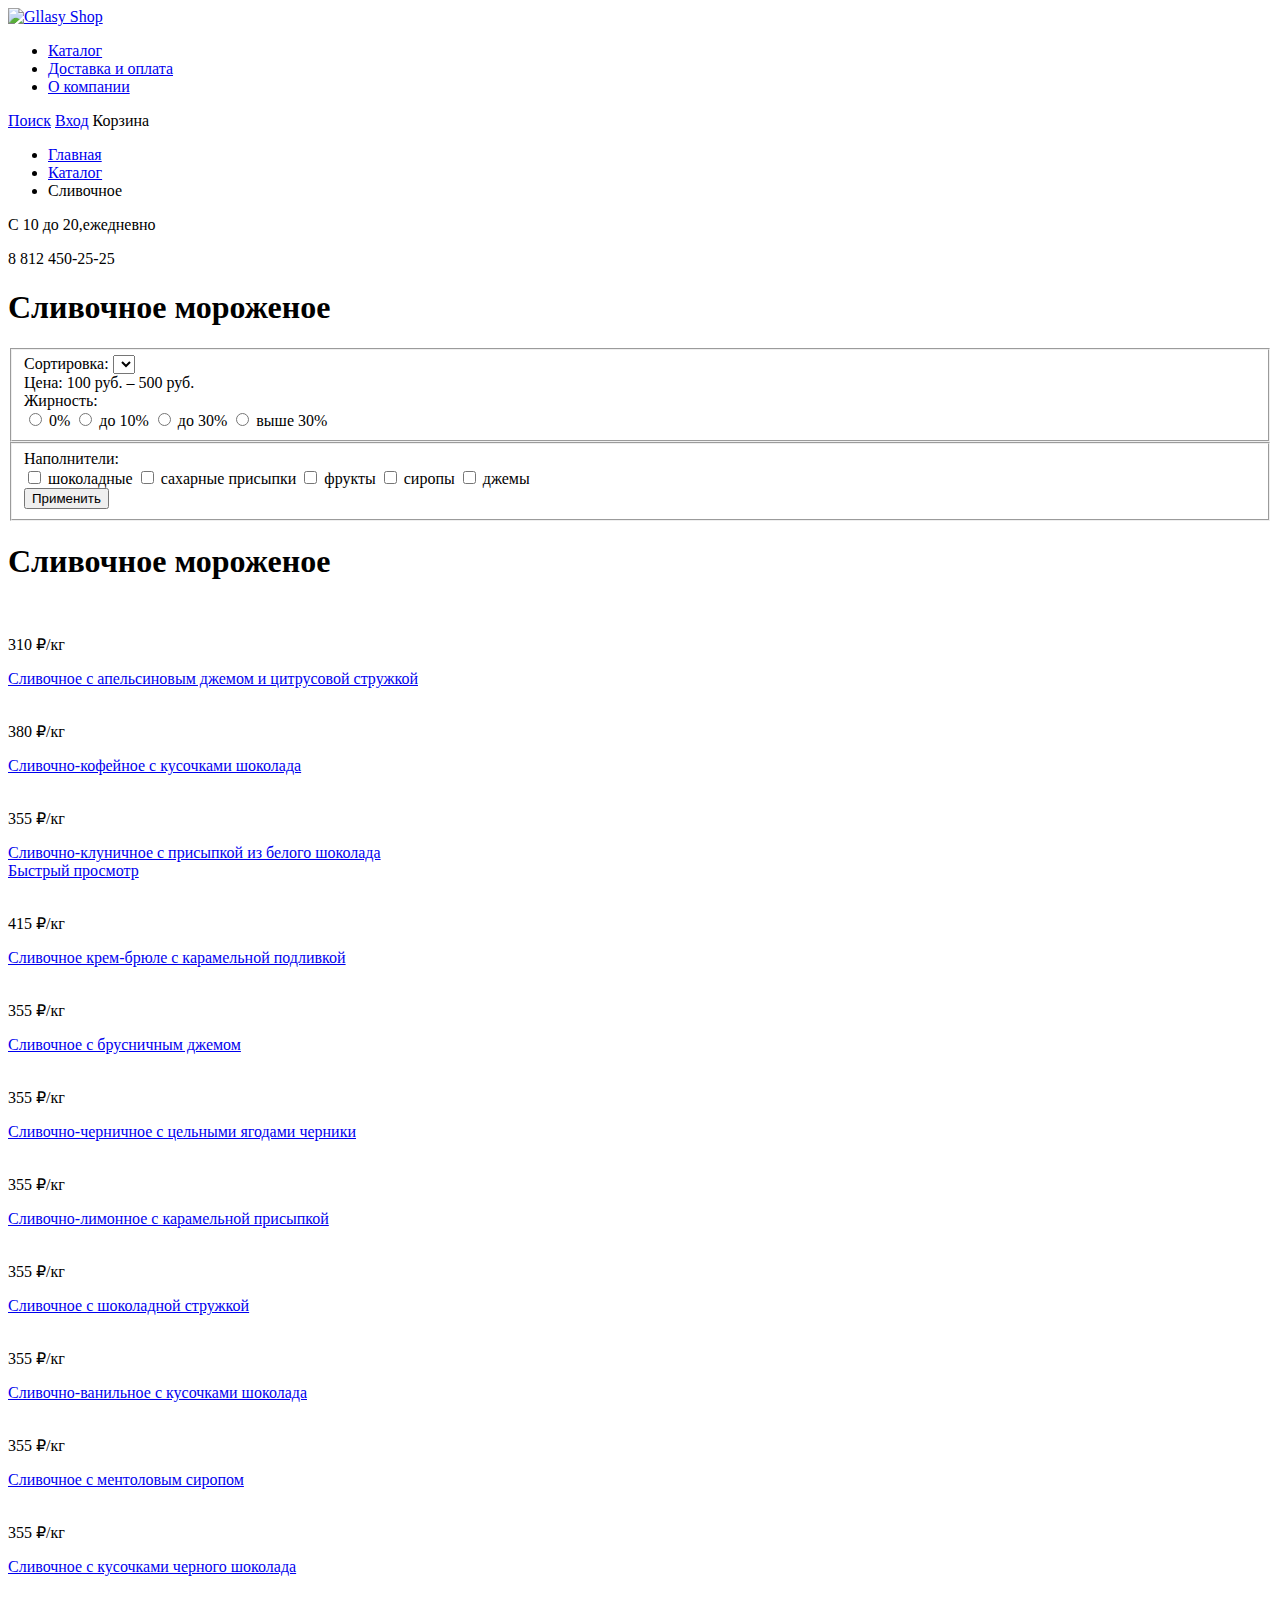
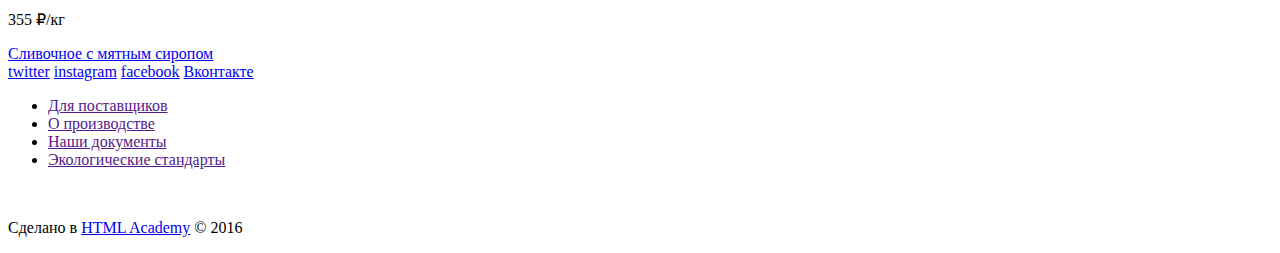
==== catalog.html @ b51fa7a6 "Каталог (2-я страница)" ====
<!DOCTYPE html>
<html lang="ru">
<head>
 <meta charset="utf-8">
 <title>GLLASY SHOP</title>
</head>
<body>
  <div class="wrapper-slider">
    <header class="main-header">
      <div class="left-block">
        <a href="index.html"><img src="#" width="#" height="" alt="Gllasy Shop"></a>
              <nav class="main-navigation">
                <ul>
                  <li>
                    <a href="#">Каталог</a>
                  </li>
                  <li>
                    <a href="#">Доставка и оплата</a>
                  </li>
                  <li>
                    <a href="#">О компании</a>
                  </li>
                </ul>
              </nav>
            </div>

            <div class="user-block right">
              <a class="search" href="#">Поиск</a>
              <a class="login" href="#">Вход</a>
              <a class="links_popup_Backet">Корзина</a>
            </div>

            <div class="header-bottom clearfix">
              <ul class="breadcrumbs">
                <li><a href="#">Главная</a></li>
                <li><a href="#">Каталог</a></li>
                <li>Сливочное</li>
              </ul>
            </div>

            <div class="information right">
                <p class="mode">С 10 до 20,ежедневно</p>
                <p class="mode1">8 812 450-25-25</p>
            </div>
         </header>

      <main>
        <h1 class="catalog-title">Сливочное мороженое</h1>
   <div class="catalog-filter">
         <form action="#">
           <fieldset>
             <div class="filter-parameter">
               <label class="filter-label" for="sort">Сортировка:</label>
               <select class="filter-select" name="sort" id="sort"></select>
             </div>

             <div class="filter-parameter">
               <div class="filter-label">Цена: 100 руб. – 500 руб.</div>
               <div class="range-controls">
                 <div class="scale">
                   <div class="toggle min-toggle"></div>
                   <div class="bar"></div>
                   <div class="toggle max-toggle"></div>
                 </div>
               </div>
             </div>

             <div class="filter-parameter">
               <div class="filter-label">Жирность:</div>
               <div class="filter-inputs">
                 <input type="radio" name="fatness" id="fat-1">
                 <label for="fat-1">0%</label>
                 <input type="radio" name="fatness" id="fat-2">
                 <label for="fat-2">до 10%</label>
                 <input type="radio" name="fatness" id="fat-3">
                 <label for="fat-3">до 30%</label>
                 <input type="radio" name="fatness" id="fat-4">
                 <label for="fat-4">выше 30%</label>
               </div>
             </div>
           </fieldset>

           <fieldset>
             <div class="filter-label">Наполнители:</div>
             <div class="filter-inputs">
               <input type="checkbox" id="fillers-1">
               <label for="fillers-1">шоколадные</label>
               <input type="checkbox" id="fillers-2">
               <label for="fillers-2">сахарные присыпки</label>
               <input type="checkbox" id="fillers-3">
               <label for="fillers-3">фрукты</label>
               <input type="checkbox" id="fillers-4">
               <label for="fillers-4">сиропы</label>
               <input type="checkbox" id="fillers-5">
               <label for="fillers-5">джемы</label>
             </div>
             <button class="btn filter-btn" type="submit">Применить</button>
           </fieldset>
         </form>
       </div>

            <div class="main-headline">
               <h1>Сливочное мороженое</h1>
            </div>

             <div class="assortiment">
               <div class="price">
               <img src="#" alt="">
               <p class="price">310 &#8381;/кг</p>
               <a href="#" class="product-name">Сливочное с апельсиновым джемом и цитрусовой стружкой </a>
             </div>

             <div class="price">
               <img src="#" alt="">
               <p class="price">380 &#8381;/кг</p>
               <a href="#" class="product-name">Сливочно-кофейное с кусочками шоколада</a>
             </div>

             <div class="price">
               <img src="#" alt="">
               <p class="price">355 &#8381;/кг</p>
               <a href="#" class="product-name">Сливочно-клуничное с присыпкой из белого шоколада</a>
              </div>
              <div class="additional">
                 <a class="btn" href="#">Быстрый просмотр</a>
              </div>

             <div class="price">
               <img src="#" alt="">
               <p class="price">415 &#8381;/кг </p>
               <a href="#" class="product-name">Сливочное крем-брюле с карамельной подливкой</a>
             </div>

             <div class="price">
               <img src="#" alt="">
               <p class="price">355 &#8381;/кг</p>
               <a href="#" class="product-name">Сливочное с брусничным джемом </a>
             </div>

             <div class="price">
               <img src="#" alt="">
               <p class="price">355 &#8381;/кг</p>
               <a href="#" class="product-name">Сливочно-черничное с цельными ягодами черники</a>
             </div>


             <div class="price">
               <img src="#" alt="">
               <p class="price">355 &#8381;/кг</p>
               <a href="#" class="product-name">Сливочно-лимонное с карамельной присыпкой</a>
             </div>

             <div class="price">
               <img src="#" alt="">
               <p class="price">355 &#8381;/кг</p>
               <a href="#" class="product-name">Сливочное с шоколадной стружкой</a>
             </div>

             <div class="price">
               <img src="#" alt="">
               <p class="price">355 &#8381;/кг</p>
               <a href="#" class="product-name">Сливочно-ванильное с кусочками шоколада </a>
            </div>

             <div class="price">
               <img src="#" alt="">
               <p class="price">355 &#8381;/кг</p>
               <a href="#" class="product-name">Сливочноe с ментоловым сиропом</a>
             </div>

             <div class="price">
               <img src="#" alt="">
               <p class="price">355 &#8381;/кг</p>
               <a href="#" class="product-name">Сливочное с кусочками черного шоколада</a>
             </div>

             <div class="price">
               <img src="#" alt="">
               <p class="price">355 &#8381;/кг</p>
               <a href="#" class="product-name">Сливочное с мятным сиропом</a>
             </div>
          </div>

          <footer>
             <div class="social-left">
               <a href="#" class="social-link social-twitter">twitter</a>
               <a href="#" class="social-link social-instagram">instagram</a>
               <a href="#" class="social-link social-facebook">facebook</a>
               <a href="#" class="social-link social-vk">Вконтакте</a>
             </div>

               <div class="about">
                 <ul class="about">
                   <li><a href="">Для поставщиков</a></li>
                   <li><a href="">О производстве</a></li>
                   <li><a href="">Наши документы</a></li>
                   <li><a href="">Экологические стандарты</a></li>
                </ul>
            </div>

             <div class="copyright">
               <a href=""><img src=""></a>
               <p class="copyright">Сделано в <a href="http://htmlacademy.ru/" target="_blank">HTML Academy</a> &copy; 2016</p>
             </div>
          </footer>
        </main>
      </div>
   </body>
</html>
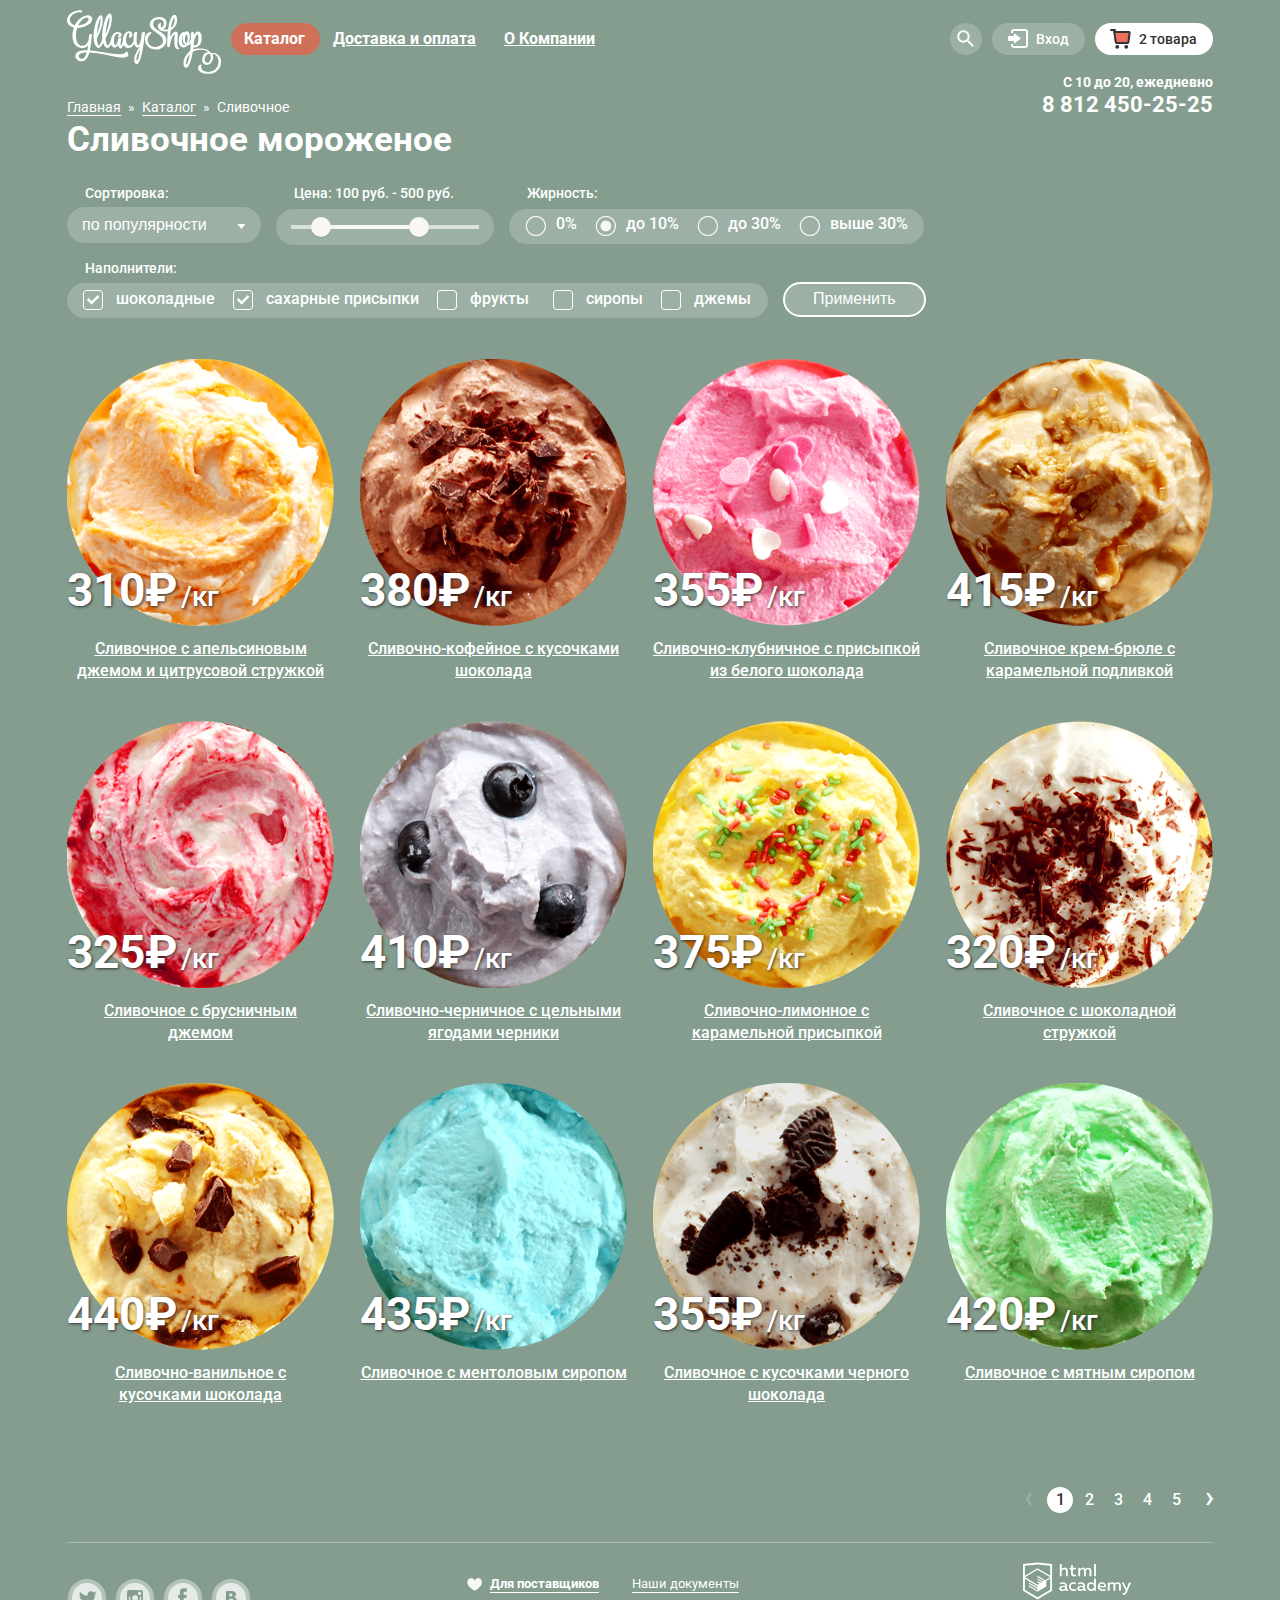
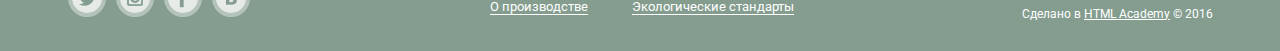
==== commit 640b96c7: "Новое" ====
--- a/catalog.html
+++ b/catalog.html
@@ -1,209 +1,438 @@
 <!DOCTYPE html>
 <html lang="ru">
-<head>
- <meta charset="utf-8">
- <title>GLLASY SHOP</title>
-</head>
-<body>
-  <div class="wrapper-slider">
+  <head>
+    <meta charset="utf-8">
+    <title>Магазин "Глейси"</title>
+    <link href="https://fonts.googleapis.com/css?family=Roboto:400,500,700&subset=cyrillic" rel="stylesheet">
+    <link href="css/normalize.css" rel="stylesheet">
+    <link href="css/style.min.css" rel="stylesheet">
+    <link href="css/style.css" rel="stylesheet">
+  </head>
+  <body>
     <header class="main-header">
-      <div class="left-block">
-        <a href="index.html"><img src="#" width="#" height="" alt="Gllasy Shop"></a>
-              <nav class="main-navigation">
-                <ul>
+      <div class="container clearfix">
+        <a class="index-logo" href="index.html">
+          <img class="logo" src="img/icon-logo-shop.svg" width="154" height="64" alt="Логотип">
+        </a>
+        <nav class="main-navigation">
+          <ul class="main-menu">
+            <li class="main-menu-section">
+              <a class="main-menu-item current" href="#">Каталог</a>
+                <ul class="sub-menu">
                   <li>
-                    <a href="#">Каталог</a>
+                    <p>Новинки</p>
                   </li>
-                  <li>
-                    <a href="#">Доставка и оплата</a>
+                  <li class="filter">
+                    <a class="sub-menu-title" href="#">Сливочное</a>
                   </li>
-                  <li>
-                    <a href="#">О компании</a>
+                  <li class="sub-menu-item">
+                    <a class="sub-menu-title" href="#">Щербеты</a>
+                  </li>
+                  <li class="sub-menu-item">
+                    <a class="sub-menu-title" href="#">Фруктовый лед</a>
+                  </li>
+                  <li class="sub-menu-item">
+                    <a class="sub-menu-title" href="#">Меролин</a>
                   </li>
                 </ul>
-              </nav>
-            </div>
-
-            <div class="user-block right">
-              <a class="search" href="#">Поиск</a>
-              <a class="login" href="#">Вход</a>
-              <a class="links_popup_Backet">Корзина</a>
-            </div>
-
-            <div class="header-bottom clearfix">
-              <ul class="breadcrumbs">
-                <li><a href="#">Главная</a></li>
-                <li><a href="#">Каталог</a></li>
-                <li>Сливочное</li>
-              </ul>
-            </div>
-
-            <div class="information right">
-                <p class="mode">С 10 до 20,ежедневно</p>
-                <p class="mode1">8 812 450-25-25</p>
-            </div>
-         </header>
-
-      <main>
-        <h1 class="catalog-title">Сливочное мороженое</h1>
-   <div class="catalog-filter">
-         <form action="#">
-           <fieldset>
-             <div class="filter-parameter">
-               <label class="filter-label" for="sort">Сортировка:</label>
-               <select class="filter-select" name="sort" id="sort"></select>
-             </div>
-
-             <div class="filter-parameter">
-               <div class="filter-label">Цена: 100 руб. – 500 руб.</div>
-               <div class="range-controls">
-                 <div class="scale">
-                   <div class="toggle min-toggle"></div>
-                   <div class="bar"></div>
-                   <div class="toggle max-toggle"></div>
-                 </div>
-               </div>
-             </div>
-
-             <div class="filter-parameter">
-               <div class="filter-label">Жирность:</div>
-               <div class="filter-inputs">
-                 <input type="radio" name="fatness" id="fat-1">
-                 <label for="fat-1">0%</label>
-                 <input type="radio" name="fatness" id="fat-2">
-                 <label for="fat-2">до 10%</label>
-                 <input type="radio" name="fatness" id="fat-3">
-                 <label for="fat-3">до 30%</label>
-                 <input type="radio" name="fatness" id="fat-4">
-                 <label for="fat-4">выше 30%</label>
-               </div>
-             </div>
-           </fieldset>
-
-           <fieldset>
-             <div class="filter-label">Наполнители:</div>
-             <div class="filter-inputs">
-               <input type="checkbox" id="fillers-1">
-               <label for="fillers-1">шоколадные</label>
-               <input type="checkbox" id="fillers-2">
-               <label for="fillers-2">сахарные присыпки</label>
-               <input type="checkbox" id="fillers-3">
-               <label for="fillers-3">фрукты</label>
-               <input type="checkbox" id="fillers-4">
-               <label for="fillers-4">сиропы</label>
-               <input type="checkbox" id="fillers-5">
-               <label for="fillers-5">джемы</label>
-             </div>
-             <button class="btn filter-btn" type="submit">Применить</button>
-           </fieldset>
-         </form>
-       </div>
-
-            <div class="main-headline">
-               <h1>Сливочное мороженое</h1>
-            </div>
-
-             <div class="assortiment">
-               <div class="price">
-               <img src="#" alt="">
-               <p class="price">310 &#8381;/кг</p>
-               <a href="#" class="product-name">Сливочное с апельсиновым джемом и цитрусовой стружкой </a>
-             </div>
-
-             <div class="price">
-               <img src="#" alt="">
-               <p class="price">380 &#8381;/кг</p>
-               <a href="#" class="product-name">Сливочно-кофейное с кусочками шоколада</a>
-             </div>
-
-             <div class="price">
-               <img src="#" alt="">
-               <p class="price">355 &#8381;/кг</p>
-               <a href="#" class="product-name">Сливочно-клуничное с присыпкой из белого шоколада</a>
-              </div>
-              <div class="additional">
-                 <a class="btn" href="#">Быстрый просмотр</a>
-              </div>
-
-             <div class="price">
-               <img src="#" alt="">
-               <p class="price">415 &#8381;/кг </p>
-               <a href="#" class="product-name">Сливочное крем-брюле с карамельной подливкой</a>
-             </div>
-
-             <div class="price">
-               <img src="#" alt="">
-               <p class="price">355 &#8381;/кг</p>
-               <a href="#" class="product-name">Сливочное с брусничным джемом </a>
-             </div>
-
-             <div class="price">
-               <img src="#" alt="">
-               <p class="price">355 &#8381;/кг</p>
-               <a href="#" class="product-name">Сливочно-черничное с цельными ягодами черники</a>
-             </div>
-
-
-             <div class="price">
-               <img src="#" alt="">
-               <p class="price">355 &#8381;/кг</p>
-               <a href="#" class="product-name">Сливочно-лимонное с карамельной присыпкой</a>
-             </div>
-
-             <div class="price">
-               <img src="#" alt="">
-               <p class="price">355 &#8381;/кг</p>
-               <a href="#" class="product-name">Сливочное с шоколадной стружкой</a>
-             </div>
-
-             <div class="price">
-               <img src="#" alt="">
-               <p class="price">355 &#8381;/кг</p>
-               <a href="#" class="product-name">Сливочно-ванильное с кусочками шоколада </a>
-            </div>
-
-             <div class="price">
-               <img src="#" alt="">
-               <p class="price">355 &#8381;/кг</p>
-               <a href="#" class="product-name">Сливочноe с ментоловым сиропом</a>
-             </div>
-
-             <div class="price">
-               <img src="#" alt="">
-               <p class="price">355 &#8381;/кг</p>
-               <a href="#" class="product-name">Сливочное с кусочками черного шоколада</a>
-             </div>
-
-             <div class="price">
-               <img src="#" alt="">
-               <p class="price">355 &#8381;/кг</p>
-               <a href="#" class="product-name">Сливочное с мятным сиропом</a>
-             </div>
-          </div>
-
-          <footer>
-             <div class="social-left">
-               <a href="#" class="social-link social-twitter">twitter</a>
-               <a href="#" class="social-link social-instagram">instagram</a>
-               <a href="#" class="social-link social-facebook">facebook</a>
-               <a href="#" class="social-link social-vk">Вконтакте</a>
-             </div>
-
-               <div class="about">
-                 <ul class="about">
-                   <li><a href="">Для поставщиков</a></li>
-                   <li><a href="">О производстве</a></li>
-                   <li><a href="">Наши документы</a></li>
-                   <li><a href="">Экологические стандарты</a></li>
-                </ul>
-            </div>
-
-             <div class="copyright">
-               <a href=""><img src=""></a>
-               <p class="copyright">Сделано в <a href="http://htmlacademy.ru/" target="_blank">HTML Academy</a> &copy; 2016</p>
-             </div>
-          </footer>
-        </main>
+              </li>
+              <li class="main-menu-section">
+                <a class="main-menu-item" href="#">Доставка и оплата</a>
+              </li>
+              <li class="main-menu-section">
+                <a class="main-menu-item" href="#">О компании</a>
+              </li>
+            </ul>
+          </nav>
+        <div class="user-block catalog-user">
+          <div class="user-block-search">
+            <a class="search" href="#"></a>
+            <div class="form-search">
+              <form action="#" method="get">
+                <div class="form-search-field">
+                  <input id="search" type="text" name="search" required>
+                  <label for="search">Что ищем?</label>
+                </div>
+              </form>
+            </div>
+          </div>
+          <div class="user-block-enter">
+            <a class="enter" href="#">Вход</a>
+            <div class="form-enter">
+            <form action="#" method="get">
+              <div class="form-enter-field">
+                <input id="mail" type="text" name="mail" required>
+                <label for="mail">Электронная почта</label>
+              </div>
+              <div class="form-enter-field">
+                <input id="password" type="password" name="password" required>
+                <label for="password">Пароль</label>
+              </div>
+              <button class="btn enter-btn" type="submit">Войти</button>
+            </form>
+            <div class="enter-link">
+              <a href="#">Забыли пароль?</a>
+              <a href="#">Новая регистрация</a>
+            </div>
+            </div>
+          </div>
+          <div class="user-block-cart">
+            <a class="cart full" href="#">2 товара</a>
+            <div class="form-cart">
+              <table  class="cart-item">
+                <tr style="height: 55px">
+                  <td style="width: 25px">&#10006;</td>
+                  <td style="width: 45px"><div class="cart-img1"></div></td>
+                  <td style="width: 255px"><p class="cart-item-title">Сливочное с брусничным джемом<p></td>
+                  <td style="width: 125px"><p>1кг x <span>325 руб.</span><p></td>
+                  <td style="width: 70px">325 руб.</td>
+                </tr>
+                <tr style="height: 68px">
+                  <td class="row">&#10006;</td>
+                  <td class="row"><div class="cart-img2"></div></td>
+                  <td class="row"><p class="cart-item-title cart-title">Сливочно-лимонное с карамельной присыпкой<p></td>
+                  <td class="row">1кг x <span>375 руб.</span></td>
+                  <td class="row">375руб.</td>
+                </tr>
+              </table>
+              <div class="form-cart-total">
+                <p>Итого: 700 руб.</p>
+              </div>
+              <a class="btn cart-btn" href="#">Оформить заказ</a>
+            </div>
+          </div>
+        </div>
       </div>
-   </body>
+    </header>
+    <main class="container clearfix">
+      <div class="main-information clearfix">
+        <section class="main-contacts">
+          <p class="main-contacts-worktime">C 10 до 20, ежедневно</p>
+          <p class="main-contacts-phone">8 812 450-25-25</p>
+        </section>
+        <div class="main-pathway">
+          <ul class="breadcrumbs">
+          <li>
+            <a class="breadcrumbs-item" href="index.html">Главная</a>
+          </li>
+          <li>
+            <a class="breadcrumbs-item" href="#">Каталог</a>
+          </li>
+          <li>
+            Сливочное
+          </li>
+        </ul>
+        <h2 class="catalog-main-title">Сливочное мороженое</h2>
+        </div>
+      </div>
+      <form class="filter clearfix" action="#" method="get">
+        <div class="filter-criterion">
+          <fieldset>
+            <legend>Сортировка:</legend>
+            <div class="filter-sorting">
+              <select name="sorting">
+                <option value="popularity">по популярности</option>
+                <option value="popularity">сначала недорогие</option>
+                <option value="popularity">сначала дорогие</option>
+                <option value="popularity">по жирности</option>
+              </select>
+            </div>
+          </fieldset>
+        </div>
+        <div class="filter-criterion">
+          <fieldset>
+            <legend>Цена: <span>100 руб.</span> - <span>500 руб.</span></legend>
+            <div class="range">
+              <div class="range-stripe"></div>
+              <div class="range-stripe-shaded"></div>
+              <div class="range-toggle first"></div>
+              <div class="range-toggle second"></div>
+            </div>
+          </fieldset>
+        </div>
+        <div class="filter-criterion">
+          <fieldset>
+            <legend>Жирность:</legend>
+            <div class="filter-fat">
+              <input id="fat0" type="radio" name="percent-fat" value="0%">
+              <label for="fat0">0%</label>
+              <input id="fat10" type="radio" name="percent-fat" value="10%" checked>
+              <label for="fat10">до 10%</label>
+              <input id="fat<30" type="radio" name="percent-fat" value="<30%">
+              <label for="fat<30">до 30%</label>
+              <input id="fat>30" type="radio" name="percent-fat" value=">30%">
+              <label for="fat>30">выше 30%</label>
+            </div>
+          </fieldset>
+        </div>
+        <div class="filter-criterion">
+          <fieldset>
+            <legend>Наполнители:</legend>
+            <div class="filter-filler">
+              <input id="filler1" type="checkbox" name="filler1" checked>
+              <label for="filler1">шоколадные</label>
+              <input id="filler2" type="checkbox" name="filler2" checked>
+              <label for="filler2">сахарные присыпки</label>
+              <input id="filler3" type="checkbox" name="filler3">
+              <label for="filler3">фрукты</label>
+              <input id="filler4" type="checkbox" name="filler4">
+              <label for="filler4">сиропы</label>
+              <input id="filler5" type="checkbox" name="filler5">
+              <label for="filler5">джемы</label>
+            </div>
+          </fieldset>
+        </div>
+        <div class="filter-criterion">
+          <button class="filter-btn" type="submit">Применить</button>
+        </div>
+      </form>
+      <section class="product-kind clearfix">
+        <article class="product">
+          <div class="product-hidden">
+            <div class="product-main-info">
+              <img class="product-image" src="img/ice-cream1.png" width="267" height="267" alt="Сливочное с апельсиновым джемом">
+              <div class="product-price">
+                <span class="price">310&#8381;</span>
+                <span class="price-per-kg">/кг</span>
+              </div>
+            </div>
+            <div class="product-title">
+              <a href="#">Сливочное с апельсиновым джемом и цитрусовой стружкой</a>
+            </div>
+            <div class="product-view">
+              <a class="btn product-btn" href="#">Быстрый просмотр</a>
+            </div>
+          </div>
+        </article>
+        <article class="product">
+          <div class="product-hidden">
+            <div class="product-main-info">
+              <img class="product-image" src="img/ice-cream2.png" width="267" height="267" alt="Сливочно-кофейное">
+              <div class="product-price">
+                <span class="price">380&#8381;</span>
+                <span class="price-per-kg">/кг</span>
+              </div>
+            </div>
+            <div class="product-title">
+              <a href="#">Сливочно-кофейное с кусочками шоколада</a>
+            </div>
+            <div class="product-view">
+              <a class="btn product-btn" href="#">Быстрый просмотр</a>
+            </div>
+          </div>
+        </article>
+        <article class="product">
+          <div class="product-hidden">
+            <div class="product-main-info">
+              <img class="product-image" src="img/ice-cream3.png" width="267" height="267" alt="Сливочно-клубничное">
+              <div class="product-price">
+                <span class="price">355&#8381;</span>
+                <span class="price-per-kg">/кг</span>
+              </div>
+            </div>
+            <div class="product-title">
+              <a href="#">Сливочно-клубничное с присыпкой из белого шоколада</a>
+            </div>
+            <div class="product-view">
+             <a class="btn product-btn" href="#">Быстрый просмотр</a>
+            </div>
+          </div>
+        </article>
+        <article class="product">
+          <div class="product-hidden">
+            <div class="product-main-info">
+              <img class="product-image" src="img/ice-cream4.png" width="267" height="267" alt="Сливочное крем-брюле">
+              <div class="product-price">
+                <span class="price">415&#8381;</span>
+                <span class="price-per-kg">/кг</span>
+              </div>
+            </div>
+            <div class="product-title">
+              <a href="#">Сливочное крем-брюле с карамельной подливкой</a>
+            </div>
+            <div class="product-view">
+              <a class="btn product-btn" href="#">Быстрый просмотр</a>
+            </div>
+          </div>
+        </article>
+        <article class="product">
+          <div class="product-hidden">
+            <div class="product-main-info">
+              <img class="product-image" src="img/ice-cream5.png" width="267" height="267" alt="Сливочное с брусничным джемом">
+              <div class="product-price">
+                <span class="price">325&#8381;</span>
+                <span class="price-per-kg">/кг</span>
+              </div>
+            </div>
+            <div class="product-title">
+              <a href="#">Сливочное с брусничным<br>джемом</a>
+            </div>
+            <div class="product-view">
+              <a class="btn product-btn" href="#">Быстрый просмотр</a>
+            </div>
+          </div>
+        </article>
+        <article class="product">
+          <div class="product-hidden">
+            <div class="product-main-info">
+              <img class="product-image" src="img/ice-cream6.png" width="267" height="267" alt="Сливочно-черничное">
+              <div class="product-price">
+                <span class="price">410&#8381;</span>
+                <span class="price-per-kg">/кг</span>
+              </div>
+            </div>
+            <div class="product-title">
+              <a href="#">Сливочно-черничное с цельными ягодами черники</a>
+            </div>
+            <div class="product-view">
+            <a class="btn product-btn" href="#">Быстрый просмотр</a>
+            </div>
+          </div>
+        </article>
+        <article class="product">
+          <div class="product-hidden">
+            <div class="product-main-info">
+              <img class="product-image" src="img/ice-cream7.png" width="267" height="267" alt="Сливочно-лимонное">
+              <div class="product-price">
+                <span class="price">375&#8381;</span>
+                <span class="price-per-kg">/кг</span>
+              </div>
+            </div>
+            <div class="product-title">
+              <a href="#">Сливочно-лимонное с карамельной присыпкой</a>
+            </div>
+            <div class="product-view">
+            <a class="btn product-btn" href="#">Быстрый просмотр</a>
+            </div>
+          </div>
+        </article>
+        <article class="product">
+          <div class="product-hidden">
+            <div class="product-main-info">
+              <img class="product-image" src="img/ice-cream8.png" width="267" height="267" alt="Сливочное шоколадное">
+              <div class="product-price">
+                <span class="price">320&#8381;</span>
+                <span class="price-per-kg">/кг</span>
+              </div>
+            </div>
+            <div class="product-title">
+              <a href="#">Сливочное с шоколадной стружкой</a>
+            </div>
+            <div class="product-view">
+            <a class="btn product-btn" href="#">Быстрый просмотр</a>
+            </div>
+          </div>
+        </article>
+        <article class="product">
+          <div class="product-hidden">
+            <div class="product-main-info">
+              <img class="product-image" src="img/ice-cream9.png" width="267" height="267" alt="Сливочно-ванильное">
+              <div class="product-price">
+                <span class="price">440&#8381;</span>
+                <span class="price-per-kg">/кг</span>
+              </div>
+            </div>
+            <div class="product-title">
+              <a href="#">Сливочно-ванильное с<br>кусочками шоколада</a>
+            </div>
+            <div class="product-view">
+              <a class="btn product-btn" href="#">Быстрый просмотр</a>
+            </div>
+          </div>
+        </article>
+        <article class="product">
+          <div class="product-hidden">
+            <div class="product-main-info">
+              <img class="product-image" src="img/ice-cream10.png" width="267" height="267" alt="Сливочное с ментоловым сиропом">
+              <div class="product-price">
+                <span class="price">435&#8381;</span>
+                <span class="price-per-kg">/кг</span>
+              </div>
+            </div>
+            <div class="product-title">
+              <a href="#">Сливочное с ментоловым сиропом</a>
+            </div>
+            <div class="product-view">
+              <a class="btn product-btn" href="#">Быстрый просмотр</a>
+            </div>
+          </div>
+        </article>
+        <article class="product">
+          <div class="product-hidden">
+            <div class="product-main-info">
+              <img class="product-image" src="img/ice-cream11.png" width="267" height="267" alt="Сливочное с шоколадом">
+              <div class="product-price">
+                <span class="price">355&#8381;</span>
+                <span class="price-per-kg">/кг</span>
+              </div>
+            </div>
+            <div class="product-title">
+              <a href="#">Сливочное с кусочками черного шоколада</a>
+            </div>
+            <div class="product-view">
+              <a class="btn product-btn" href="#">Быстрый просмотр</a>
+            </div>
+          </div>
+        </article>
+        <article class="product">
+          <div class="product-hidden">
+            <div class="product-main-info">
+              <img class="product-image" src="img/ice-cream12.png" width="267" height="267" alt="Сливочное с мятным сиропом">
+              <div class="product-price">
+                <span class="price">420&#8381;</span>
+                <span class="price-per-kg">/кг</span>
+              </div>
+            </div>
+            <div class="product-title">
+              <a href="#">Сливочное с мятным сиропом</a>
+            </div>
+            <div class="product-view">
+              <a class="btn product-btn" href="#">Быстрый просмотр</a>
+            </div>
+          </div>
+        </article>
+      </section>
+      <section class="pagination">
+        <a class="narrow-prev disabled" href="#">&lsaquo;</a>
+        <a class="page selected" href="#">1</a>
+        <a class="page" href="#">2</a>
+        <a class="page" href="#">3</a>
+        <a class="page" href="#">4</a>
+        <a class="page" href="#">5</a>
+        <a class="narrow-next" href="#">&rsaquo;</a>
+      </section>
+    </main>
+    <footer class="main-footer">
+      <div class="container clearfix">
+        <section class="footer-social">
+          <div class="social-btn">
+            <a class=" social-btn-tw" href="#">Твиттер</a>
+          </div>
+          <div class="social-btn">
+            <a class="social-btn-inst" href="#">Инстаграм</a>
+          </div>
+          <div class="social-btn">
+            <a class="social-btn-fb" href="#">Фейсбук</a>
+          </div>
+          <div class="social-btn">
+            <a class="social-btn-vk" href="#">Вконтакте</a>
+          </div>
+        </section>
+        <section class="footer-about-us">
+          <div class="about-us-prod">
+            <a href="#">Для поставщиков</a>
+            <a href="#">О производстве</a>
+          </div>
+          <div class="about-us-doc">
+            <a href="#">Наши документы</a>
+            <a href="#">Экологические стандарты</a>
+          </div>
+        </section>
+        <section class="footer-copyright">
+          <img src="img/logo-htmla.svg" width="108" height="38" alt="Логотип академии">
+          <p>Сделано в <a href="https://htmlacademy.ru">HTML Academy</a> &copy; 2016</p>
+        </section>
+      </div>
+    </footer>
+  </body>
 </html>
--- a/css/style.css
+++ b/css/style.css
@@ -0,0 +1,2245 @@
+body {
+  margin: 0;
+  padding: 0;
+  font-size: 18px;
+  line-height: 1.2;
+  color: #ffffff;
+  font-weight: 700;
+  font-family: "Roboto", "Arial", sans-serif;
+  background-color: #849d8f;
+}
+
+body > input[type="radio"] {
+  display: none;
+}
+
+.clearfix::after {
+  content: "";
+  display: table;
+  clear: both;
+}
+
+.main-header {
+  width: 1200px;
+  margin: 0 auto;
+}
+
+.container {
+  width: 1146px;
+  margin: 0 auto;
+  padding: 0 27px;
+}
+
+.index-logo {
+  float: left;
+  width: 154px;
+  height: 64px;
+  margin-top: 10px;
+  margin-right: 10px;
+}
+
+.main-navigation {
+  float: left;
+  width: 550px;
+  min-height: 74px;
+  font-size: 0px;
+}
+
+.main-menu, .sub-menu  {
+  margin: 0;
+  padding: 0;
+  list-style: none;
+}
+
+.main-menu {
+  padding-top: 23px;
+}
+
+.main-menu .sub-menu {
+  position: absolute;
+    z-index: 99;
+    display: none;
+    top: 37px;
+    left: -6px;
+    width: 143px;
+    border-radius: 5px;
+    background-color: #f8f7f4;
+    box-shadow: -moz-0 20px 20px 0 rgba(0, 0, 0, 0.4);
+    box-shadow: -webkit-0 20px 20px 0 rgba(0, 0, 0, 0.4);
+    box-shadow: 0 20px 20px 0 rgba(0, 0, 0, 0.4);
+}
+
+.main-menu-section {
+  position: relative;
+  display: inline-block;
+  vertical-align: top;
+  font-size: 16px;
+  line-height: 18px;
+}
+
+.main-menu-section:last-child {
+  text-transform: capitalize;
+}
+
+.main-menu-item {
+  display: block;
+  margin-bottom: 5px;
+  padding: 7px 15px 7px 13px;
+  color: #ffffff;
+}
+
+.sub-menu p, .sub-menu a {
+  display: inline-block;
+  position: relative;
+  vertical-align: top;
+  padding: 0;
+  margin: 0;
+  font-size: 14px;
+  line-height: 16px;
+  text-decoration: none;
+  color: #323232;
+}
+
+.sub-menu p {
+  min-width: 117px;
+  padding: 10px 0 12px 14px;
+  margin: 0 6px;
+  font-weight: 700;
+  border-bottom: 1px solid #d1d0ce;
+}
+
+.sub-menu-item,
+.filter3 {
+  padding: 6px 0 6px 0;
+  font-weight: 400;
+}
+
+.sub-menu a {
+  padding-left: 20px;
+}
+
+.sub-menu-item:last-child {
+  padding-bottom: 13px;
+  border-radius: 0 0 5px 5px;
+}
+
+.sub-menu-item:hover {
+  width: 100%;
+  background-color: #fbded7;
+}
+
+.sub-menu-item:active {
+  width: 100%;
+  background-color: #f6b5a5;
+}
+
+.filter3 {
+  background-color: #d07058;
+  color: #ffffff;
+}
+
+.filter3 .sub-menu-title{
+  color: #ffffff;
+}
+
+.main-menu-section:hover .main-menu-item {
+  padding: 7px 15px 7px 13px;
+  border-radius: 30px;
+  text-decoration: none;
+  background-color: #ffffff;
+  color: #333333;
+}
+
+.main-menu-item:active {
+  padding: 7px 15px 7px 13px;
+  border-radius: 30px;
+  text-decoration: none;
+  background-color: #ffffff;
+  color: #333333;
+}
+
+.main-menu-item:active {
+  box-shadow:    -moz-inset 0 2px 2px 0 #696969;
+  box-shadow: -webkit-inset 0 2px 2px 0 #696969;
+  box-shadow:         inset 0 2px 2px 0 #696969;
+}
+
+.main-menu .current {
+  position: relative;
+  padding: 7px 15px 7px 13px;
+  border-radius: 30px;
+  text-decoration: none;
+  background-color: #d07058;
+}
+
+.main-menu-section:hover .sub-menu {
+  display: block;
+  z-index: 10;
+}
+
+.user-block {
+  position: relative;
+  float: right;
+  width: 400px;
+  text-align: right;
+  padding-top: 23px;
+  font-size: 0px;
+}
+
+.user-block-search {
+  display: inline-block;
+  vertical-align: top;
+  position: relative;
+}
+
+.form-search {
+  position: absolute;
+  display: none;
+  width: 340px;
+  min-height: 75px;
+  background-color: #f8f7f4;
+  border-radius: 5px;
+  top: 37px;
+  right: 0;
+  box-shadow:    -moz-0 20px 20px 0 rgba(0, 0, 0, 0.4);
+  box-shadow: -webkit-0 20px 20px 0 rgba(0, 0, 0, 0.4);
+  box-shadow:         0 20px 20px 0 rgba(0, 0, 0, 0.4);
+}
+
+.form-search-field {
+  position: relative;
+  margin: 20px 15px;
+}
+
+.form-search input {
+  position: relative;
+  display: block;
+  width: 310px;
+  height: 44px;
+  padding: 0 14px;
+  font-size: 14px;
+  line-height: 24px;
+  font-weight: 400;
+  border: 1px solid #c7c6c5;
+  border-radius: 5px;
+  outline: none;
+  color: #999999;
+  box-sizing: border-box;
+}
+
+.form-search label,
+.form-enter label,
+.modal-content label,
+.content-mail label {
+  position: absolute;
+  top: 10px;
+  left: 15px;
+  font-size: 14px;
+  line-height: 24px;
+  font-weight: 400;
+  color: #999999;
+}
+
+input[type="text"]:hover,
+input[type="password"]:hover,
+textarea:hover {
+  padding: 0 13px;
+  border: 2px solid #c7c6c5;
+  box-sizing: border-box;
+}
+
+input[type="text"]:focus,
+input[type="password"]:focus,
+textarea:focus {
+  padding: 0 13px;
+  border: 2px solid #5b9ddf;
+  box-sizing: border-box;
+}
+
+input[type="text"]:focus + label,
+input[type="password"]:focus + label,
+textarea:focus + label {
+  top: -15px;
+  font-size: 11px;
+  line-height: 13px;
+  font-weight: 400;
+  color: #5b9ddf;
+}
+
+input[type="text"]:valid + label,
+input[type="password"]:valid + label,
+textarea:valid + label {
+  top: -15px;
+  font-size: 11px;
+  line-height: 13px;
+  font-weight: 400;
+  color: #999999;
+}
+
+.user-block a {
+  display: inline-block;
+  position: relative;
+  margin-left: 10px;
+  vertical-align: top;
+  font-weight: 500;
+  font-size: 14px;
+  line-height: 16px;
+  font-family: "Roboto", "Arial", sans-serif;
+  color: #ffffff;
+  text-decoration: none;
+  border: none;
+  outline: none;
+  cursor: pointer;
+  margin-bottom: 5px;
+}
+
+.search {
+  width: 32px;
+  height: 32px;
+  border-radius: 50%;
+  background: rgba(255, 255, 255, 0.2) url("../img/sprite.png") no-repeat center;
+  background-position: -3px -1038px;
+}
+
+.user-block-search:hover .search {
+  background: #ffffff url("../img/sprite.png") no-repeat center;
+  background-position: -3px -1075px;
+  color: #323232;
+}
+
+.user-block-search:hover  .form-search {
+  display: block;
+}
+
+.enter {
+  position: relative;
+  padding: 8px 16px 8px 44px;
+  border-radius: 32px;
+  background: rgba(255, 255, 255, 0.2) url("../img/sprite.png") no-repeat center;
+  background-position: 6px -344px;
+}
+
+.user-block-enter {
+  position: relative;
+  display: inline-block;
+  vertical-align: top;
+}
+
+.form-enter {
+  position: absolute;
+  z-index: 50;
+  display: none;
+  top: 37px;
+  right: 0;
+  width: 250px;
+  padding: 20px 14px;
+  background-color: #f8f7f4;
+  border-radius: 5px;
+  box-shadow:    -moz-0 20px 20px 0 rgba(0, 0, 0, 0.4);
+  box-shadow: -webkit-0 20px 20px 0 rgba(0, 0, 0, 0.4);
+  box-shadow:         0 20px 20px 0 rgba(0, 0, 0, 0.4);
+}
+
+.form-enter-field {
+  position: relative;
+}
+
+.form-enter input {
+  position: relative;
+  width: 250px;
+  height: 44px;
+  padding: 0 14px;
+  margin-bottom: 20px;
+  color: #999999;
+  border-radius: 5px;
+  border: 1px solid #c7c6c5;
+  outline: none;
+  font-size: 14px;
+  line-height: 24px;
+  font-weight: 400;
+  box-sizing: border-box;
+}
+
+.form-enter .enter-btn {
+  position: relative;
+  float: left;
+  margin: 0;
+  padding: 10px 25px;
+  font-size: 18px;
+  line-height: 24px;
+  font-weight: 700;
+}
+
+.form-enter .enter-link {
+  position: relative;
+  float: right;
+  text-align: left;
+  width: 120px;
+  min-height: 44px;
+}
+
+.enter-link a {
+  margin-left: 0;
+  margin-bottom: 0;
+  font-size: 13px;
+  line-height: 24px;
+  font-weight: 400;
+  color: #323232;
+  text-decoration: underline;
+}
+
+.enter-link a:hover,
+.enter-link a:active {
+  color: #ffbc9e;
+}
+
+.user-block-enter:hover .enter {
+  background: #ffffff url("../img/sprite.png") no-repeat center;
+  background-position: 6px -383px;
+  color: #323232;
+}
+
+.user-block-enter:hover .form-enter {
+  display: block;
+}
+
+.user-block-cart {
+  position: relative;
+  display: inline-block;
+  vertical-align: top;
+}
+
+.cart {
+  position: relative;
+  padding: 8px 34px 8px 45px;
+  border-radius: 32px;
+  background: rgba(255, 255, 255, 0.2) url("../img/sprite.png") no-repeat center;
+  background-position: 7px -3px;
+}
+
+.empty:hover {
+  background: #ffffff url("../img/sprite.png") no-repeat center;
+  background-position: 6px -43px;
+  color: #323232;
+}
+
+.form-cart .cart-title {
+  padding-top: 15px;
+}
+
+.user-block .full {
+  color: #323232;
+}
+
+.form-cart {
+  position: absolute;
+  display: none;
+  width: 510px;
+  top: 37px;
+  padding: 10px 15px;
+  right: 0;
+  z-index: 50;
+  min-height: 222px;
+  border-radius: 5px;
+  background-color: #f8f7f4;
+  box-shadow:    -moz-0 20px 20px 0 rgba(0, 0, 0, 0.4);
+  box-shadow: -webkit-0 20px 20px 0 rgba(0, 0, 0, 0.4);
+  box-shadow:         0 20px 20px 0 rgba(0, 0, 0, 0.4);
+}
+
+.user-block-cart:hover .form-cart {
+  display: block;
+}
+
+.form-cart table {
+  border-bottom: 1px solid #cacac7;
+}
+
+td {
+  padding: 0;
+}
+
+.cart-item-title {
+  position: relative;
+  padding-top: 0px;
+  padding-right: 30px;
+}
+
+.cart-item p {
+  margin: 0;
+}
+
+.cart-item {
+  font-size: 13px;
+  line-height: 16px;
+  font-weight: 400;
+  color: #323232;
+  border-collapse: collapse;
+  border: none;
+  text-align: left;
+}
+
+.cart-img1 {
+  width: 33px;
+  height: 34px;
+  background: #f8f7f4 url("../") no-repeat center;
+  background-position: -10px -513px;
+}
+
+.cart-img2 {
+  width: 33px;
+  height: 34px;
+  background: #f8f7f4 url("....png") no-repeat center;
+  background-position: -10px -565px;
+}
+
+.form-cart .row {
+  padding-bottom: 15px;
+}
+
+.form-cart span {
+  color: #a7a7a7;
+}
+
+.form-cart-total {
+  position: relative;
+  text-align: right;
+  width: 100%;
+  float: right;
+  font-size: 15px;
+  line-height: 18px;
+  font-weight: 700;
+  color: #333333;
+}
+
+.form-cart .cart-btn {
+  float: right;
+  font-size: 18px;
+  line-height: 24px;
+  font-weight: 700;
+  padding: 10px 15px;
+}
+
+.full {
+  position: relative;
+  padding: 8px 16px 8px 44px;
+  border-radius: 32px;
+  background: #ffffff url("../img/sprite.png") no-repeat center;
+  background-position: 9px -81px;
+}
+
+.full:before {
+  content: "";
+  position: absolute;
+  top: 6px;
+  left: 15px;
+  width: 21px;
+  height: 20px;
+  background: url("../img/sprite.png") no-repeat center;
+  background-position: -10px -50px;
+}
+
+.main-contacts {
+  float: right;
+  min-width: 170px;
+  min-height: 40px;
+  text-align: right;
+}
+
+.main-contacts-worktime {
+  margin: 0px;
+  margin-bottom: 3px;
+  font-size: 14px;
+  line-height: 16px;
+  font-weight: 700;
+}
+
+.main-contacts-phone {
+  margin: 0px;
+  font-size: 22px;
+  line-height: 24px;
+  font-weight: 700;
+  text-decoration: none;
+}
+
+.site-wrapper {
+  min-width: 1200px;
+  background-repeat: no-repeat;
+  background-position: top center;
+  /*transition: background-image 0.5s ease, background-color 0.5s ease;*/
+}
+
+.site-wrapper:before,
+.site-wrapper:after {
+  content: "";
+  visibility: hidden;
+}
+
+.site-wrapper:before {
+  background-image: url("../img/slide-2.png");
+}
+
+.site-wrapper:after {
+  background-image: url("../img/slide-2.png");
+}
+
+.content-wrapper {
+  width: 1200px;
+  margin: 0 auto;
+  padding: 0;
+}
+
+.slider {
+  position: relative;
+  padding-top: 270px;
+  margin-bottom: 40px;
+  text-align: center;
+  color: #ffffff;
+}
+
+.slide {
+  display: none;
+}
+
+.slide-title {
+  width: 700px;
+  margin: 0 auto;
+  margin-bottom: 30px;
+  margin-top: 4px;
+  font-weight: 800;
+  font-size: 60px;
+  line-height: 60px;
+}
+
+.slide-btn {
+  display: inline-block;
+  padding: 12px 43px;
+  font-weight: 600;
+  font-size: 31px;
+  line-height: 41px;
+  vertical-align: top;
+  color: #ffffff;
+  text-decoration: none;
+  text-shadow: 0 2px 5px rgba(160, 32, 11, 0.76);
+  background: #f26843;
+  background:    -moz-linear-gradient(top, #f26843 0%, #e74a35 100%);
+  background: -webkit-linear-gradient(top, #f26843 0%, #e74a35 100%);
+  background:         linear-gradient(to bottom, #f26843 0%, #e74a35 100%);
+  border-radius: 100px;
+  box-shadow:    -moz-0 2px 2px rgba(172, 16, 0, 0.64);
+  box-shadow: -webkit-0 2px 2px rgba(172, 16, 0, 0.64);
+  box-shadow:         0 2px 2px rgba(172, 16, 0, 0.64);
+}
+
+.slide-btn:hover {
+  background:    -moz-linear-gradient(top, #f58669 0%, #ec6f5e 100%);
+  background: -webkit-linear-gradient(top, #f58669 0%, #ec6f5e 100%);
+  background:         linear-gradient(to bottom, #f58669 0%, #ec6f5e 100%);
+  box-shadow:    -moz-0 2px 2px rgba(172, 16, 0, 1);
+  box-shadow: -webkit-0 2px 2px rgba(172, 16, 0, 1);
+  box-shadow:         0 2px 2px rgba(172, 16, 0, 1);
+}
+
+.slide-btn:active {
+  background:    -moz-linear-gradient(top, #d84732 0%, #e1613e 100%);
+  background: -webkit-linear-gradient(top, #d84732 0%, #e1613e 100%);
+  background:         linear-gradient(to bottom, #d84732 0%, #e1613e 100%);
+  box-shadow:    -moz-inset 0 2px 2px rgba(172, 16, 0, 1);
+  box-shadow: -webkit-inset 0 2px 2px rgba(172, 16, 0, 1);
+  box-shadow:         inset 0 2px 2px rgba(172, 16, 0, 1);
+}
+
+.slider-controls {
+  position: absolute;
+  bottom: 22px;
+  left: 0;
+  z-index: 20;
+  font-size: 0;
+}
+
+.slider-controls label {
+  display: inline-block;
+  width: 17px;
+  height: 17px;
+  margin-right: 8px;
+  vertical-align: top;
+  background-color: transparent;
+  border: 2px solid #ffffff;
+  border-radius: 50%;
+  cursor: pointer;
+}
+
+#btn-1:checked ~ .site-wrapper #slide1,
+#btn-2:checked ~ .site-wrapper #slide2,
+#btn-3:checked ~ .site-wrapper #slide3 {
+  display: block;
+}
+
+#btn-1:checked ~ .site-wrapper {
+  background-color: #849d8f;
+  background-image: url("../img/slide-1.png");
+}
+
+#btn-1:checked ~ .main-footer {
+  background-color: #849d8f;
+}
+
+#btn-2:checked ~ .site-wrapper {
+  background-color: #8996a6;
+  background-image: url("../img/slide-2.png");
+}
+
+#btn-2:checked ~ .main-footer {
+  background-color: #8996a6;
+}
+
+#btn-3:checked ~ .site-wrapper {
+  background-color: #9d8b84;
+  background-image: url("../img/slide-3.png");
+}
+
+#btn-3:checked ~ .main-footer {
+  background-color: #9d8b84;
+}
+
+#btn-1:checked ~ .site-wrapper label[for="btn-1"],
+#btn-2:checked ~ .site-wrapper label[for="btn-2"],
+#btn-3:checked ~ .site-wrapper label[for="btn-3"] {
+  background-color: #ffffff;
+}
+
+.slider-controls label:hover {
+  background-color: #b2c1b7;
+}
+
+.special-offer {
+  margin-bottom: 40px;
+}
+
+.information {
+  float: left;
+  width: 520px;
+  padding-left: 20px;
+  padding-right: 20px;
+  min-height: 22px;
+  margin-right: 26px;
+  border-radius: 15px;
+}
+
+.information:nth-child(2n) {
+  margin-right: 0px;
+}
+
+.offer-raspberries {
+  background: #c24f70 url("../img/bg-raspberry.jpg") no-repeat 50% 0px;
+  background-size: cover;
+}
+
+.offer-chocolate {
+  background: #774f3a url("../img/bg-chocolate.jpg") no-repeat 50% 0px;
+  background-size: cover;
+}
+
+.offer-title {
+  margin: 0;
+  padding-top: 17px;
+  margin-bottom: 15px;
+  font-size: 35px;
+  line-height: 41px;
+  font-weight: 700;
+  color: #ffffff;
+}
+
+.offer-describe {
+  margin: 0px;
+  margin-bottom: 45px;
+  font-size: 18px;
+  line-height: 22px;
+  font-weight: 700;
+  color: #ffffff;
+}
+
+.btn {
+  display: inline-block;
+  padding: 10px 22px 11px 22px;
+  font-weight: 700;
+  font-size: 18px;
+  line-height: 24px;
+  vertical-align: top;
+  text-shadow: 0 2px 5px rgba(160, 32, 11, 0.76);
+  background: #f26843;
+  background:    -moz-linear-gradient(top, #f26843 0%, #e74a35 100%);
+  background: -webkit-linear-gradient(top, #f26843 0%, #e74a35 100%);
+  background:         linear-gradient(to bottom, #f26843 0%, #e74a35 100%);
+  border-radius: 50px;
+  box-shadow:    -moz-0 2px 2px rgba(172, 16, 0, 0.64);
+  box-shadow: -webkit-0 2px 2px rgba(172, 16, 0, 0.64);
+  box-shadow:         0 2px 2px rgba(172, 16, 0, 0.64);
+  color: #ffffff;
+  text-decoration: none;
+  background-color: #000000;
+  border: none;
+  outline: none;
+  cursor: pointer;
+}
+
+.btn:hover {
+  background:    -moz-linear-gradient(top, #f58669 0%, #ec6f5e 100%);
+  background: -webkit-linear-gradient(top, #f58669 0%, #ec6f5e 100%);
+  background:         linear-gradient(to bottom, #f58669 0%, #ec6f5e 100%);
+  box-shadow:    -moz-0 2px 2px rgba(172, 16, 0, 1);
+  box-shadow: -webkit-0 2px 2px rgba(172, 16, 0, 1);
+  box-shadow:         0 2px 2px rgba(172, 16, 0, 1);
+}
+
+.btn:active {
+  background:    -moz-linear-gradient(top, #d84732 0%, #e1613e 100%);
+  background: -webkit-linear-gradient(top, #d84732 0%, #e1613e 100%);
+  background:         linear-gradient(to bottom, #d84732 0%, #e1613e 100%);
+  box-shadow:    -moz-inset 0 2px 2px rgba(172, 16, 0, 1);
+  box-shadow: -webkit-inset 0 2px 2px rgba(172, 16, 0, 1);
+  box-shadow:         inset 0 2px 2px rgba(172, 16, 0, 1);
+}
+
+.offer-get {
+  float: right;
+  margin-bottom: 24px;
+}
+
+.offer-btn {
+  padding: 9px 23px 12px 22px;
+}
+
+.products-hit {
+  font-size: 0px;
+}
+
+.product-kind {
+  min-height: 1086px;
+  font-size: 0px;
+  margin-bottom: 42px;
+}
+
+.product {
+  position: relative;
+  display: inline-block;
+  width: 267px;
+  min-height: 327px;
+  margin-right: 26px;
+  margin-bottom: 35px;
+  vertical-align: top;
+  font-size: 16px;
+}
+
+.product:hover .product-hidden {
+  position: relative;
+  z-index: 30;
+  margin-top: -7px;
+  padding-top: 7px;
+  margin-left: -13px;
+  padding-left: 13px;
+  margin-right: -13px;
+  padding-right: 13px;
+  margin-bottom: -72px;
+  padding-bottom: 72px;
+  border-radius: 5px;
+  background-color: rgba(255, 255, 255, 0.3);
+  box-shadow:    -moz-0 20px 20px 0 rgba(0, 0, 0, 0.4);
+  box-shadow: -webkit-0 20px 20px 0 rgba(0, 0, 0, 0.4);
+  box-shadow:         0 20px 20px 0 rgba(0, 0, 0, 0.4);
+}
+
+.product:hover .product-view {
+  display: block;
+}
+
+.product-view {
+  position: absolute;
+  display: none;
+  z-index: 50;
+  bottom: 0;
+  left: 0;
+  width: 293px;
+  min-height: 70px;
+  border-radius: 5px;
+}
+
+.product-btn {
+  position: absolute;
+  top: 4px;
+  left: 45px;
+  font-size: 18px;
+  line-height: 24px;
+  font-weight: 700;
+  color: #fefefe;
+  padding: 10px 17px 10px 17px;
+  border: 50px;
+}
+
+.hit:before {
+  content: "";
+  position: absolute;
+  z-index: 50;
+  top: 0px;
+  left: 0px;
+  width: 61px;
+  height: 61px;
+  background: transparent url("../img/hit.png") no-repeat;
+}
+
+.product:nth-child(4n) {
+  margin-right: 0px;
+}
+
+.product-main-info {
+  position: relative;
+  height: 267px;
+  margin-bottom: 12px;
+}
+
+.product-price {
+  position: absolute;
+  width: 267px;
+  min-height: 45px;
+  bottom: 8px;
+  z-index: 20;
+}
+
+.price {
+  font-size: 46px;
+  font-weight: 700;
+  font-family: "Roboto", "Arial", sans-serif;
+  color: #ffffff;
+  text-shadow: 1px 1px 3px  #313235;
+}
+
+.price-per-kg {
+  font-size: 28px;
+  font-weight: 500;
+  font-family: "Roboto", "Arial", sans-serif;
+  color: #ffffff;
+  text-shadow: 1px 1px 3px  #313235;
+}
+
+.product-title {
+  position: relative;
+  margin-bottom: 3px;
+  text-align: center;
+}
+
+.product-title a {
+  font-size: 16px;
+  line-height: 22px;
+  font-weight: 500;
+  color: #ffffff;
+}
+
+.product-title a:hover,
+.product-title a:active {
+  color: #e84d37;
+  text-decoration: none;
+}
+
+.features {
+  min-height: 282px;
+  padding-bottom: 23px;
+  margin-bottom: 40px;
+  font-size: 0px;
+  background: #ede1c5 url("../img/pattern-wafer.jpg");
+  border-radius: 15px;
+}
+
+.features-title {
+  margin: 0px;
+  padding: 24px 20px 9px 20px;
+  font-size: 24px;
+  line-height: 30px;
+  font-weight: 500;
+  font-family: "Roboto", "Arial", sans-serif;
+  color: #323232;
+}
+
+.features-description {
+  padding: 0 20px;
+  color: #000000;
+  font-size: 16px;
+  line-height: 22px;
+  font-weight: 400;
+}
+
+
+
+.features-left {
+  float: left;
+  width: 50%;
+}
+
+.features-right {
+  float: left;
+  width: 50%;
+}
+
+.features-item {
+  position: relative;
+  display: inline-block;
+  width: 483px;
+  min-height: 75px;
+  margin: 0;
+  margin-right: 26px;
+  padding-left: 57px;
+  vertical-align: top;
+  font-size: 16px;
+  line-height: 22px;
+  font-weight: 400;
+  font-family: "Roboto", "Arial", sans-serif;
+  color: #323232;
+}
+
+/*.about-company1::before,
+.about-company2::before,
+.about-company3::before,
+.about-company4::before {
+  content: "";
+  position: absolute;
+  top: 0px;
+  left: 0px;
+  width: 50px;
+  height: 50px;
+} */
+
+.about-company {
+  padding: 10px 60px;
+}
+
+
+.technology::before {
+  background: url("../img/sprite.png") no-repeat;
+  background-position: -10px -619px;
+  content: "";
+  position: absolute;
+  top: 1400px;
+  left: 160px;
+  width: 50px;
+  height: 50px;
+}
+
+.ingredient::before {
+  background: url("../img/sprite.png") no-repeat;
+  background-position: -10px -281px;
+  content: "";
+  position: absolute;
+  top: 1400px;
+  left: 710px;
+  width: 50px;
+  height: 50px;
+
+}
+
+.quality::before {
+  background: url("../img/sprite.png") no-repeat;
+  background-position: -10px -740px;
+  content: "";
+  position: absolute;
+  top: 1510px;
+  left: 160px;
+  width: 50px;
+  height: 50px;
+}
+
+.delivery::before {
+  background: url("../img/sprite.png") no-repeat;
+  background-position: -10px -1169px;
+  content: "";
+  position: absolute;
+  top: 1510px;
+  left: 710px;
+  width: 50px;
+  height: 50px;
+}
+
+.features-item:nth-child(2n) {
+  margin-right: 0px;
+}
+
+.communication {
+  margin-bottom: 40px;
+}
+
+.blog {
+  float: left;
+  width: 520px;
+  padding: 0 20px;
+  min-height: 220px;
+  margin-right: 26px;
+  border-radius: 15px;
+}
+
+.blog {
+  min-height: 200px;
+  padding-bottom: 20px;
+  background: #ffffff url("../img/bg-strawberry.jpg") no-repeat 50% 0px;
+  background-size: cover;
+}
+
+.blog-new {
+  margin-top: 23px;
+  margin-bottom: 5px;
+  font-size: 16px;
+  line-height: 22px;
+  font-weight: 500;
+  color: #323232;
+}
+
+.blog-news {
+  width: 285px;
+}
+
+.blog-news a {
+  font-size: 24px;
+  line-height: 30px;
+  font-weight: 700;
+  color: #323232;
+}
+
+.blog-news a:hover,
+.blog-news a:active {
+  color: #e84d37;
+}
+
+.mail {
+  background:    -moz-repeating-linear-gradient(-45deg,#f8f7f4,#f8f7f4 10px,#92cdff 10px,#92cdff 20px,#f8f7f4 20px,#f8f7f4 30px,#fe9e90 30px,#fe9e90 40px);
+  background: -webkit-repeating-linear-gradient(-45deg,#f8f7f4,#f8f7f4 10px,#92cdff 10px,#92cdff 20px,#f8f7f4 20px,#f8f7f4 30px,#fe9e90 30px,#fe9e90 40px);
+  background:         repeating-linear-gradient(-45deg,#f8f7f4,#f8f7f4 10px,#92cdff 10px,#92cdff 20px,#f8f7f4 20px,#f8f7f4 30px,#fe9e90 30px,#fe9e90 40px);
+}
+
+.mail {
+  float: left;
+  width: 560px;
+  min-height: 220px;
+  border-radius: 15px;
+}
+
+.content-mail {
+  position: relative;
+  margin: 5px;
+  width: 510px;
+  min-height: 175px;
+  padding-left: 20px;
+  padding-right: 20px;
+  padding-bottom: 35px;
+  border-radius: 10px;
+  background-color: #f8f7f4;
+}
+
+.content-mail-field {
+  display: inline-block;
+  vertical-align: top;
+  position: relative;
+}
+
+.content-mail input {
+  width: 370px;
+  height: 44px;
+  padding: 0 14px;
+  font-size: 16px;
+  line-height: 24px;
+  font-weight: 400;
+  font-family: "Roboto", "Arial", sans-serif;
+  color: #999999;
+  background-color: #ffffff;
+  border: 1px solid #d3d3d2;
+  border-radius: 5px;
+  outline: none;
+  box-sizing: border-box;
+}
+
+.btn-mail {
+  float: right;
+  padding: 10px 18px 10px 18px;
+}
+
+.delivery-mail {
+  margin: 0;
+  margin-bottom: 35px;
+  padding-top: 29px;
+  font-size: 16px;
+  font-weight: 400;
+  font-family: "Roboto", "Arial", sans-serif;
+  line-height: 22px;
+  color: #5a5a5a;
+}
+
+.map {
+  min-width: 1200px;
+  min-height: 430px;
+  font-size: 0;
+  padding-top: 100px;
+  background: url(../img/bg-map.jpg) no-repeat;
+  background-size: 100%;
+}
+
+
+
+.map-container{
+  position: relative;
+  width: 1146px;
+  margin: 0 auto;
+  padding: 0 27px;
+}
+
+.map-contacts {
+  position: absolute;
+  right: 27px;
+  width: 252px;
+  min-height: 245px;
+  padding: 30px 25px;
+  border-radius: 15px;
+  background-color: #fefefe;
+}
+
+.map-contacts p  {
+  font-size: 14px;
+  line-height: 20px;
+  font-weight: 400;
+  color: #323232;
+}
+
+.map-contacts span {
+  display: inline-block;
+  vertical-align: top;
+  margin: 3px 0;
+  font-size: 18px;
+  line-height: 24px;
+  font-weight: 700;
+  color: #323232;
+}
+
+.map-contacts-addres {
+  margin: 0;
+  margin-bottom: 14px;
+}
+
+.map-contacts-phone {
+  margin: 0;
+  margin-bottom: 23px;
+}
+
+.map-contacts-btn {
+  text-align: center;
+}
+
+.btn-map {
+  padding: 10px 26px 11px 26px;
+}
+
+.main-footer {
+  margin: 0 auto;
+  padding-top: 19px;
+  padding-bottom: 25px;
+}
+
+.footer-social {
+  float: left;
+  width: 200px;
+  min-height: 60px;
+  margin-right: 200px;
+  font-size: 0px;
+}
+
+.social-btn {
+  display: inline-block;
+  vertical-align: top;
+  width: 40px;
+  height: 40px;
+  margin-top: 16px;
+  margin-right: 8px;
+}
+
+.social-btn a {
+  display: inline-block;
+  vertical-align: top;
+  width: 30px;
+  height: 30px;
+  margin-top: 1px;
+  margin-left: 1px;
+  border: 4px solid #c2cec7;
+  border-radius: 50%;
+}
+
+.social-btn-tw {
+  opacity: 0.8;
+  background: url("../img/sprite.png") no-repeat;
+  background-position: -11px -1239px;
+}
+
+.social-btn-inst {
+  opacity: 0.8;
+  background: url("../img/sprite.png") no-repeat;
+  background-position: -11px -689px;
+}
+
+.social-btn-fb {
+  opacity: 0.8;
+  background: url("../img/sprite.png") no-repeat;
+  background-position: -11px -429px;
+}
+
+.social-btn-vk {
+  opacity: 0.8;
+  background: url("../img/sprite.png") no-repeat;
+  background-position: -11px -1291px;
+}
+
+.social-btn a:hover {
+  margin: 0;
+  opacity: 1;
+  border: 5px solid #dbe3de;
+}
+
+.social-btn a:active {
+  margin: 0;
+  opacity: 0.8;
+  border: 5px solid #d9e1dd;
+  box-shadow:    -moz-inset 0 2px 2px 0 #888888;
+  box-shadow: -webkit-inset 0 2px 2px 0 #888888;
+  box-shadow:         inset 0 2px 2px 0 #888888;
+}
+
+.footer-about-us {
+  float: left;
+  min-width: 400px;
+  min-height: 50px;
+  padding-top: 14px;
+  font-size: 0px;
+}
+
+.about-us-prod {
+  position: relative;
+  float: left;
+  width: 112px;
+  min-height: 50px;
+  padding-left: 23px;
+  margin-right: 30px;
+}
+
+.about-us-prod:before {
+  content: "";
+  position: absolute;
+  top: 0;
+  left: 0;
+  width: 20px;
+  height: 20px;
+  background: url("../img/sprite.png") no-repeat;
+  background-position: -10px -478px;
+}
+
+.about-us-doc {
+  float: left;
+  width: 235px;
+  min-height: 40px;
+}
+
+.footer-about-us a {
+  display: inline-block;
+  vertical-align: top;
+  font-size: 13px;
+  font-weight: 400;
+  color: #ffffff;
+  text-decoration: none;
+  border-bottom: 1px solid #ffffff;
+}
+
+.footer-about-us a:nth-child(2n) {
+  margin-top: 6px;
+}
+
+.footer-about-us a:hover,
+.footer-about-us a:active {
+  color: #ffbc9e;
+  border-color: #ffbc9e;
+}
+
+.about-us-prod a:first-child {
+  font-weight: 700;
+}
+
+
+.footer-copyright {
+  float: right;
+  width: 191px;
+  min-height: 45px;
+}
+
+.footer-copyright img {
+  margin-left: 1px;
+}
+
+.footer-copyright p, .footer-copyright a {
+  margin: 0;
+  font-size: 12px;
+  line-height: 18px;
+  font-weight: 400;
+  color: #ffffff;
+}
+
+.footer-copyright a:hover,
+.footer-copyright a:active {
+  color: #ffbc9e;
+}
+
+.catalog-main-title {
+  margin: 0px;
+  font-size: 35px;
+  line-height: 41px;
+  font-weight: bold;
+}
+
+.main-information {
+  min-height: 80px;
+  margin-bottom: 25px;
+}
+
+.main-pathway {
+  float: left;
+  width: 600px;
+  font-size: 0px;
+  padding-top: 25px;
+  text-align: left;
+}
+
+.main-pathway ul {
+  margin: 0;
+  padding: 0;
+  list-style: none;
+}
+
+.breadcrumbs li {
+  display: inline-block;
+  margin: 0;
+  padding: 0;
+  min-height: 20px;
+  vertical-align: top;
+  color: #ffffff;
+}
+
+.breadcrumbs-item, .breadcrumbs li {
+  font-size: 14px;
+  line-height: 16px;
+  font-weight: 400;
+  color: #ffffff;
+}
+
+.breadcrumbs-item {
+  position: relative;
+  margin-right: 21px;
+  text-decoration: none;
+}
+
+.breadcrumbs-item:after {
+  content: "»";
+  text-align: center;
+  position: absolute;
+  width: 21px;
+  height: 16px;
+}
+
+.breadcrumbs-item:before {
+  content: "";
+  position: absolute;
+  top: 16px;
+  width: 100%;
+  height: 1px;
+  background-color: #ffffff;
+}
+
+.breadcrumbs-item:hover,
+.breadcrumbs-item:active {
+  color: #ffbc9e;
+}
+
+.breadcrumbs-item:hover:before {
+  background-color: #ffbc9e;
+}
+
+.breadcrumbs-item:hover:after {
+  color: #ffffff;
+}
+
+
+.filter {
+  min-height: 130px;
+  font-size: 0px;
+  margin-bottom: 41px;
+}
+
+.filter-criterion {
+  display: inline-block;
+  min-height: 37px;
+  vertical-align: top;
+  margin-right: 15px;
+  margin-bottom: 15px;
+  font-size: 14px;
+}
+
+.filter-criterion:nth-child(1n+4) {
+  margin-bottom: 0px;
+}
+
+.filter-criterion fieldset {
+  margin: 0;
+  padding: 0;
+  border: none;
+}
+
+.filter-criterion legend {
+  margin-left: 16px;
+  font-size: 14px;
+  line-height: 16px;
+  font-weight: 500;
+  color: #ffffff;
+}
+
+.filter-sorting {
+  width: 194px;
+  height: 36px;
+  margin-top: 6px;
+  border-radius: 36px;
+  overflow: hidden;
+  background: rgba(255, 255, 255, 0.2) url("../img/sprite.png") no-repeat;
+  background-position: 160px -1102px;
+}
+
+
+.filter-sorting select {
+  width: 215px;
+  height: 36px;
+  background: transparent;
+  background: rgba(0, 0, 0, 0);
+  -webkit-appearance: none;
+  border: none;
+  outline: none;
+  font-size: 16px;
+  line-height: 18px;
+  font-weight: 500;
+  color: #ffffff;
+  padding-left: 15px;
+}
+
+.filter-sorting:hover {
+  background: #ffffff url("../img/sprite.png") no-repeat;
+  background-position: 160px -1127px;
+  color: #323232;
+}
+
+.filter-sorting select:hover {
+  color: #323232
+}
+
+.filter-criterion .range {
+  position: relative;
+  padding: 16px 15px;
+  margin-top: 8px;
+  border-radius: 36px;
+  background-color: rgba(255, 255, 255, 0.2);
+  cursor: pointer;
+}
+
+.range .range-stripe {
+  position: relative;
+  z-index: -1;
+  width: 188px;
+  height: 4px;
+  background-color: #d1dad3;
+}
+
+.range .range-stripe-shaded {
+  position: absolute;
+   top: 16px;
+   left: 35px;
+   width: 110px;
+   height: 4px;
+   z-index: 1;
+   background-color: #f8f7f4;
+}
+
+.range .range-toggle {
+      position: absolute;
+      top: 8px;
+      width: 20px;
+      height: 20px;
+      border-radius: 50%;
+      z-index: 1;
+      box-shadow: -moz-0 1px 1px 0 rgba(0, 0, 0, 0.1);
+      box-shadow: -webkit-0 1px 1px 0 rgba(0, 0, 0, 0.1);
+      box-shadow: 0 1px 1px 0 rgba(0, 0, 0, 0.1);
+      background-color: #f8f7f4;
+}
+
+.range .first {
+  left: 35px;
+}
+
+.range .second {
+  right: 65px;
+}
+
+.range .first:hover {
+  top: 6px;
+  left: 33px;
+  width: 24px;
+  height: 24px;
+}
+
+.range .second:hover {
+  top: 6px;
+  right: 63px;
+  width: 24px;
+  height: 24px;
+}
+
+.filter-fat {
+  padding: 6px 1px 8px 16px;
+  margin-top: 8px;
+  border-radius: 36px;
+  background-color: rgba(255, 255, 255, 0.2);
+}
+
+.filter-filler {
+  padding: 7px 2px 8px 16px;
+  margin-top: 7px;
+  border-radius: 36px;
+  background-color: rgba(255, 255, 255, 0.2);
+}
+
+input[type="checkbox"],
+input[type="radio"] {
+  display:none;
+  margin: 0;
+  padding: 0;
+}
+
+input[type="checkbox"] + label {
+  margin-right: 20px;
+}
+
+input[type="checkbox"] + label:nth-child(6) {
+  margin-right: 21px;
+}
+
+input[type="checkbox"] + label,
+input[type="radio"] + label {
+  margin-right: 15px;
+  font-size: 16px;
+  line-height: 18px;
+  font-weight: 500;
+  color: #ffffff;
+  vertical-align: bottom;
+  cursor: pointer;
+}
+
+input[type="radio"] + label::before {
+  content: "";
+  display: inline-block;
+  vertical-align: top;
+  height: 21px;
+  width: 21px;
+  margin-right: 10px;
+  background: url("../img/sprite.png") no-repeat;
+  background-position: -10px -877px;
+}
+
+input[type="radio"] + label:hover::before {
+  background: url("../img/sprite.png") no-repeat;
+  background-position: -10px -919px;
+}
+
+input[type="radio"]:checked + label::before {
+  background: url("../img/sprite.png") no-repeat;
+  background-position: -10px -961px;
+}
+
+input[type="radio"]:checked + label:hover::before {
+  background: url("../img/sprite.png") no-repeat;
+  background-position: -10px -1003px;
+}
+
+input[type="radio"]:disabled + label::before {
+  opacity: 0.4;
+  background: url("../img/sprite.png") no-repeat;
+  background-position: -10px -877px;
+}
+
+input[type="radio"]:disabled + label:hover::before {
+  opacity: 0.4;
+  background: url("../img/sprite.png") no-repeat;
+  background-position: -10px -919px;
+}
+
+input[type="radio"]:checked:disabled + label::before {
+  background: url("../img/sprite.png") no-repeat;
+  background-position: -10px -961px;
+}
+
+input[type="radio"]:checked:disabled + label:hover::before {
+  opacity: 0.4;
+  background: url("../img/sprite.png") no-repeat;
+  background-position: -10px -1003px;
+}
+
+
+input[type="checkbox"] + label::before {
+  content: "";
+  display: inline-block;
+  vertical-align: top;
+  height: 20px;
+  width: 20px;
+  margin-right: 13px;
+  background: url("../img/sprite.png") no-repeat;
+  background-position: -10px -121px;
+}
+
+input[type="checkbox"] + label:hover::before {
+  background: url("../img/sprite.png") no-repeat;
+  background-position: -10px -161px;
+}
+
+input[type="checkbox"]:checked + label::before {
+  background: url("../img/sprite.png") no-repeat;
+  background-position: -10px -201px;
+}
+
+input[type="checkbox"]:checked + label:hover::before {
+  background: url("../img/sprite.png") no-repeat;
+  background-position: -10px -241px;
+}
+
+input[type="radio"]:disabled + label::before {
+  opacity: 0.4;
+  background: url("../img/sprite.png") no-repeat;
+  background-position: -10px -121px;
+}
+
+input[type="checkbox"]:disabled + label:hover::before {
+  opacity: 0.4;
+  background: url("../img/sprite.png") no-repeat;
+  background-position: -10px -161px;
+}
+
+input[type="checkbox"]:checked:disabled + label::before {
+  opacity: 0.4;
+  background: url("../img/sprite.png") no-repeat;
+  background-position: -10px -201px;
+}
+
+input[type="checkbox"]:checked:disabled + label:hover::before {
+  opacity: 0.4;
+  background: url("../img/sprite.png") no-repeat;
+  background-position: -10px -241px;
+}
+
+.filter-btn {
+  margin-top: 22px;
+  padding: 6px 28px 7px 28px;
+  background-color: rgba(255, 255, 255, 0.2);
+  border: 2px solid #ffffff;
+  border-radius: 36px;
+  font-size: 16px;
+  line-height: 18px;
+  font-weight: 500;
+  color: #ffffff;
+  text-decoration: none;
+  outline: none;
+  cursor: pointer;
+}
+
+.filter-btn:hover {
+  padding: 9px 30px;
+  border: none;
+  background-color: #ffffff;
+  color: #323232;
+}
+
+.filter-btn:active {
+  padding: 9px 30px;
+  border: none;
+  background-color: #eaeaea;
+  color: #323232;
+  box-shadow:    -moz-inset 0 1px 0 1px #696969;
+  box-shadow: -webkit-inset 0 1px 0 1px #696969;
+  box-shadow:         inset 0 1px 0 1px #696969;
+}
+
+.pagination {
+  min-height: 55px;
+  text-align: right;
+  font-size: 0px;
+  border-bottom: 1px solid rgba(255, 255, 255, 0.3);
+}
+
+.pagination a {
+  display: inline-block;
+  vertical-align: top;
+  text-align: center;
+  width: 26px;
+  height: 26px;
+  margin-left: 3px;
+  text-decoration: none;
+  font-size: 16px;
+  line-height: 26px;
+  font-weight: 500;
+  color: #ffffff;
+}
+
+.pagination .selected{
+  border-radius: 50%;
+  background-color: #ffffff;
+  color: #323232;
+}
+
+.pagination a:hover {
+  border-radius: 50%;
+  background-color: #ffffff;
+  color: #323232;
+}
+
+.pagination a:active {
+  border-radius: 50%;
+  background-color: rgba(255, 255, 255, 0.2);
+  color: #ffffff;
+}
+
+.pagination .narrow-prev,
+.pagination .narrow-next {
+  font-size: 30px;
+  line-height: 20px;
+}
+
+.pagination .narrow-next {
+  margin-right: -9px;
+  margin-left: 7px;
+}
+
+.pagination .narrow-prev {
+  margin-right: 3px;
+}
+
+
+.pagination .disabled {
+  color: rgba(255, 255, 255, 0.2);
+}
+
+@-webkit-keyframes bounce {
+  0%   {
+    transform: -moz-translateY(-2000px);
+    transform: -webkit-translateY(-2000px);
+    transform: translateY(-2000px);
+  }
+  70%  {
+    transform: -moz-translateY(30px);
+    transform: -webkit-translateY(30px);
+    transform: translateY(30px);
+  }
+  90%  {
+    transform: -moz-translateY(-10px);
+    transform: -webkit-translateY(-10px);
+    transform: translateY(-10px);
+  }
+  100% {
+    transform: -moz-translateY(0);
+    transform: -webkit-translateY(0);
+    transform: translateY(0);
+  }
+}
+
+@keyframes bounce {
+  0%   {
+    transform: -moz-translateY(-2000px);
+    transform: -webkit-translateY(-2000px);
+    transform: translateY(-2000px);
+  }
+  70%  {
+    transform: -moz-translateY(30px);
+    transform: -webkit-translateY(30px);
+    transform: translateY(30px);
+  }
+  90%  {
+    transform: -moz-translateY(-10px);
+    transform: -webkit-translateY(-10px);
+    transform: translateY(-10px);
+  }
+  100% {
+    transform: -moz-translateY(0);
+    transform: -webkit-translateY(0);
+    transform: translateY(0);
+  }
+}
+
+@-webkit-keyframes shake {
+  0%, 100% {
+    transform: -moz-translateX(0);
+    transform: -webkit-translateX(0);
+    transform: translateX(0);
+  }
+  10%, 30%, 50%, 70%, 90% {
+    transform: -moz-translateX(-10px);
+    transform: -webkit-translateX(-10px);
+    transform: translateX(-10px);
+  }
+  20%, 40%, 60%, 80% {
+    transform: -moz-translateX(10px);
+    transform: -webkit-translateX(10px);
+    transform: translateX(10px);
+  }
+}
+
+@keyframes shake {
+  0%, 100% {
+    transform: -moz-translateX(0);
+    transform: -webkit-translateX(0);
+    transform: translateX(0);
+  }
+  10%, 30%, 50%, 70%, 90% {
+    transform: -moz-translateX(-10px);
+    transform: -webkit-translateX(-10px);
+    transform: translateX(-10px);
+  }
+  20%, 40%, 60%, 80% {
+    transform: -moz-translateX(10px);
+    transform: -webkit-translateX(10px);
+    transform: translateX(10px);
+  }
+}
+
+.modal-fixed-overlay {
+  position: fixed;
+  overflow: auto;
+  display: none;
+  z-index: 100;
+  left: 0;
+  top: 0;
+  width: 100%;
+  height: 100%;
+  background-color: rgba(0,0,0,0.3);
+}
+
+.modal-content {
+  position: absolute;
+  display: inline-block;
+  vertical-align: top;
+  top: 50%;
+  left: 50%;
+  width: 428px;
+  min-height: 442px;
+  padding: 0 25px;
+  margin-left: -239px;
+  margin-top: -221px;
+  background-color: #f8f7f4;
+  border-radius: 10px;
+}
+
+.modal-content-show {
+  display: block;
+}
+
+.modal-content {
+  animation: -moz-bounce 0.6s;
+  animation: -webkit-bounce 0.6s;
+  animation: bounce 0.6s;
+}
+
+.modal-error {
+  animation: -moz-shake 0.6s;
+  animation: -webkit-shake 0.6s;
+  animation: shake 0.6s;
+}
+
+.modal-content-title {
+  position: relative;
+}
+
+.modal-title {
+  float: left;
+  display: inline-block;
+  vertical-align: top;
+  font-size: 24px;
+  line-height: 28px;
+  font-weight: 500;
+  color: #323232;
+  margin: 20px 0 23px 0;
+}
+
+.modal-content-close {
+  position: absolute;
+  display: inline-block;
+  vertical-align: top;
+  top: 15px;
+  right: 0;
+  width: 21px;
+  height: 21px;
+  font-size: 0;
+  background-color: transparent;
+  border: 0;
+  outline: 0;
+  cursor: pointer;
+}
+
+.modal-content-close::before,
+.modal-content-close::after {
+  content: "";
+  position: absolute;
+  width: 21px;
+  height: 2px;
+  background-color: #000000;
+  border-radius: 1px;
+}
+
+.modal-content-close::before {
+  transform: -moz-rotate(45deg);
+  transform: -webkit-rotate(45deg);
+  transform: rotate(45deg);
+}
+
+.modal-content-close::after {
+  transform: -moz-rotate(-45deg);
+  transform: -webkit-rotate(-45deg);
+  transform: rotate(-45deg);
+}
+
+.modal-field {
+  position: relative;
+}
+
+.modal-content input {
+  position: relative;
+  display: block;
+  width: 267px;
+  height: 44px;
+  padding: 0 14px;
+  margin-bottom: 20px;
+  border: 1px solid #c7c6c5;
+  border-radius: 5px;
+  outline: none;
+  font-size: 16px;
+  line-height: 24px;
+  font-weight: 400;
+  color: #999999;
+  box-sizing: border-box;
+}
+
+.modal-comment {
+  position: relative;
+}
+
+.modal-text-field {
+  position: relative;
+  overflow: auto;
+  outline: none;
+  resize: none;
+  padding: 0 14px;
+  margin-bottom: 20px;
+  width: 428px;
+  min-height: 135px;
+  border: 1px solid #c7c6c5;
+  border-radius: 5px;
+  font-size: 16px;
+  line-height: 24px;
+  font-weight: 400;
+  color: #999999;
+  box-sizing: border-box;
+}
+
+.modal-btn {
+  position: relative;
+  float: right;
+  margin-bottom: 25px;
+  padding: 10px 24px;
+  font-size: 18px;
+  line-height: 24px;
+  font-weight: 700;
+}
+
+.sprite {
+  background-image: url(spritesheet.png);
+  background-repeat: no-repeat;
+  display: block;
+}
+
+.sprite-icon-cart {
+  width: 21px;
+  height: 20px;
+  background-position: -10px -10px;
+}
+
+.sprite-icon-cart-black {
+  width: 21px;
+  height: 20px;
+  background-position: -10px -50px;
+}
+
+.sprite-icon-cart-full {
+  width: 16px;
+  height: 11px;
+  background-position: -10px -90px;
+}
+
+.sprite-icon-checkbox1 {
+  width: 20px;
+  height: 20px;
+  background-position: -10px -121px;
+}
+
+.sprite-icon-checkbox2 {
+  width: 20px;
+  height: 20px;
+  background-position: -10px -161px;
+}
+
+.sprite-icon-checkbox3 {
+  width: 20px;
+  height: 20px;
+  background-position: -10px -201px;
+}
+
+.sprite-icon-checkbox4 {
+  width: 20px;
+  height: 20px;
+  background-position: -10px -241px;
+}
+
+.sprite-icon-cow {
+  width: 48px;
+  height: 49px;
+  background-position: -10px -281px;
+}
+
+.sprite-icon-enter {
+  width: 21px;
+  height: 19px;
+  background-position: -10px -350px;
+}
+
+.sprite-icon-enter-black {
+  width: 21px;
+  height: 19px;
+  background-position: -10px -389px;
+}
+
+.sprite-icon-fb {
+  width: 32px;
+  height: 32px;
+  background-position: -10px -428px;
+}
+
+.sprite-icon-heart {
+  width: 15px;
+  height: 13px;
+  background-position: -10px -480px;
+}
+
+.sprite-icon-ice-1 {
+  width: 33px;
+  height: 33px;
+  background-position: -10px -513px;
+}
+
+.sprite-icon-ice-2 {
+  width: 33px;
+  height: 33px;
+  background-position: -10px -566px;
+}
+
+.sprite-icon-ice-cream {
+  width: 49px;
+  height: 49px;
+  background-position: -10px -619px;
+}
+
+.sprite-icon-inst {
+  width: 32px;
+  height: 32px;
+  background-position: -10px -688px;
+}
+
+.sprite-icon-leaf {
+  width: 49px;
+  height: 49px;
+  background-position: -10px -740px;
+}
+
+.sprite-icon-next {
+  width: 9px;
+  height: 14px;
+  background-position: -10px -809px;
+}
+
+.sprite-icon-prev {
+  width: 9px;
+  height: 14px;
+  background-position: -10px -843px;
+}
+
+.sprite-icon-radio1 {
+  width: 21px;
+  height: 22px;
+  background-position: -10px -877px;
+}
+
+.sprite-icon-radio2 {
+  width: 21px;
+  height: 22px;
+  background-position: -10px -919px;
+}
+
+.sprite-icon-radio3 {
+  width: 21px;
+  height: 22px;
+  background-position: -10px -961px;
+}
+
+.sprite-icon-radio4 {
+  width: 21px;
+  height: 22px;
+  background-position: -10px -1003px;
+}
+
+.sprite-icon-search {
+  width: 17px;
+  height: 17px;
+  background-position: -10px -1045px;
+}
+
+.sprite-icon-search-black {
+  width: 17px;
+  height: 17px;
+  background-position: -10px -1082px;
+}
+
+.sprite-icon-select-narrow {
+  width: 9px;
+  height: 5px;
+  background-position: -10px -1119px;
+}
+
+.sprite-icon-select-narrow-black {
+  width: 9px;
+  height: 5px;
+  background-position: -10px -1144px;
+}
+
+.sprite-icon-thermometer {
+  width: 48px;
+  height: 49px;
+  background-position: -10px -1169px;
+}
+
+.sprite-icon-tw {
+  width: 33px;
+  height: 32px;
+  background-position: -10px -1238px;
+}
+
+.sprite-icon-vk {
+  width: 32px;
+  height: 32px;
+  background-position: -10px -1290px;
+}
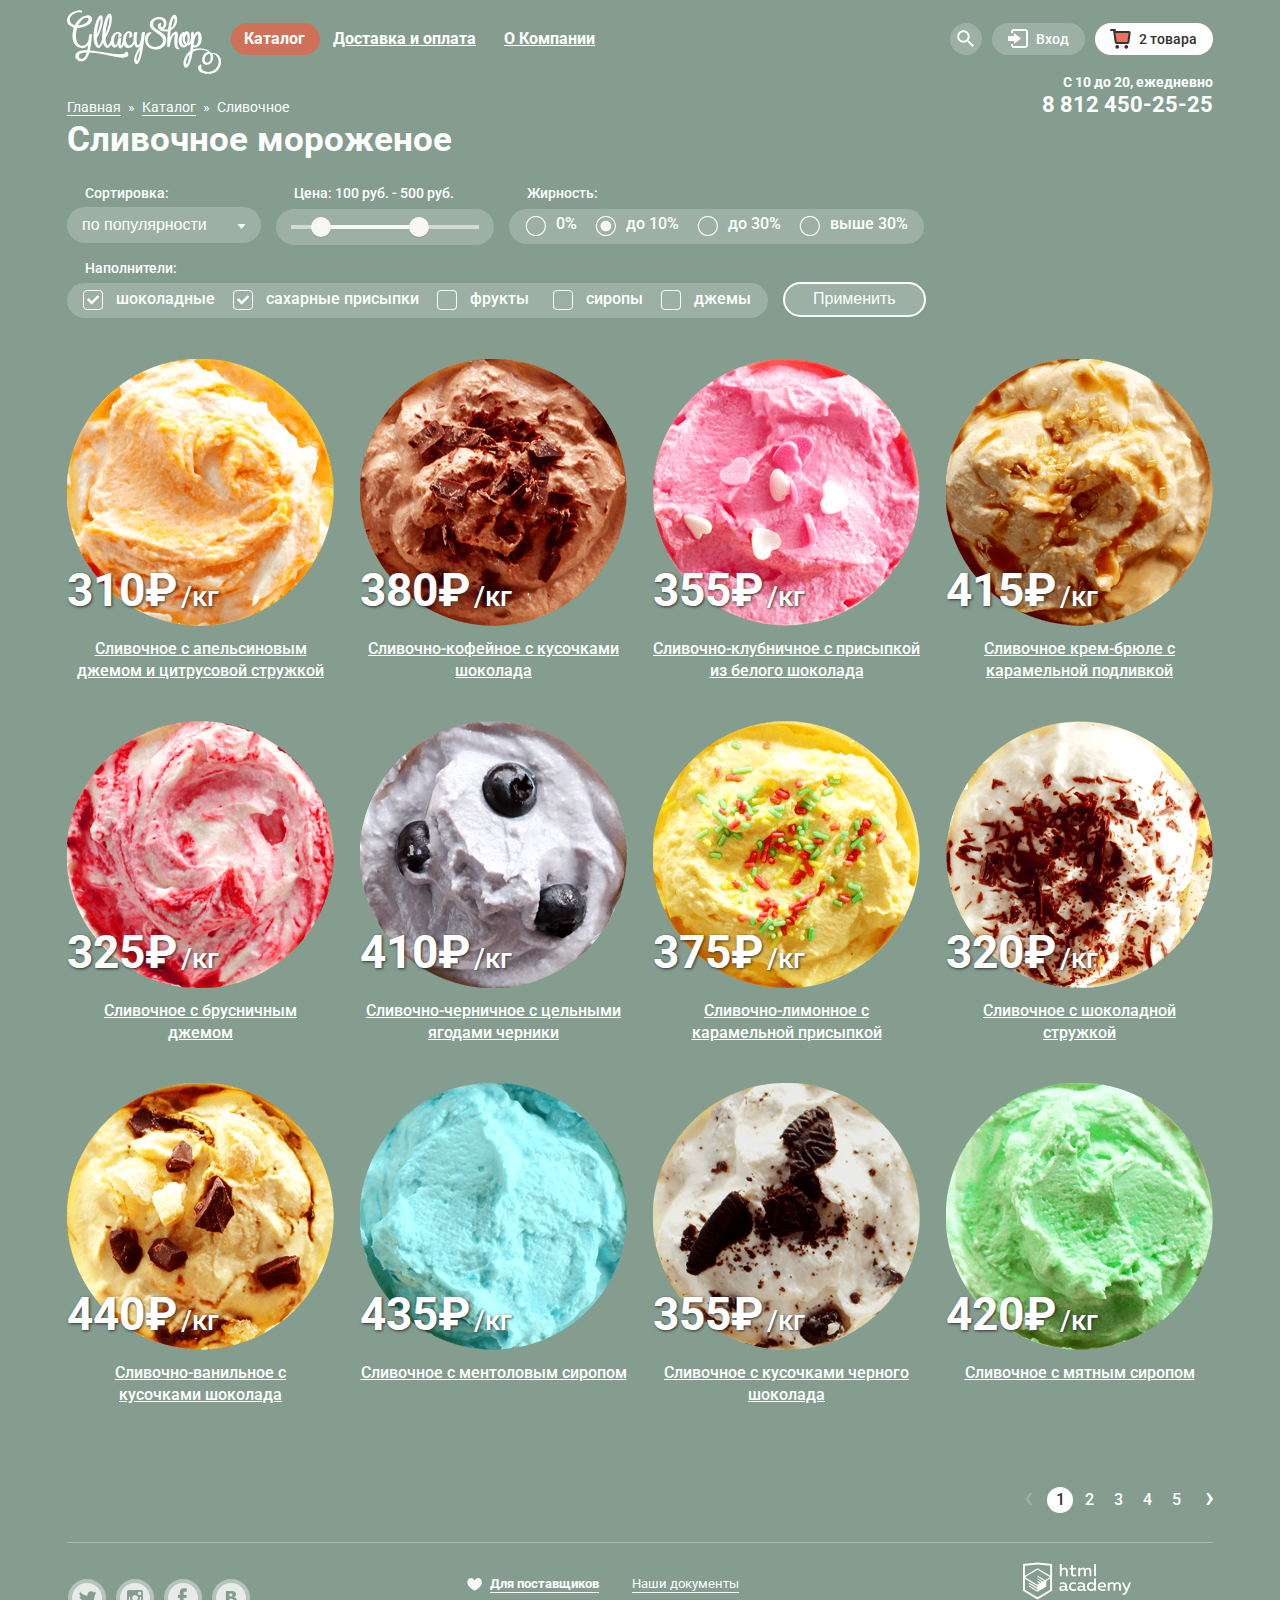
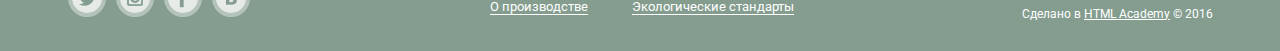
==== commit 80107e8b: "Новое2" ====
--- a/catalog.html
+++ b/catalog.html
@@ -18,11 +18,11 @@
           <ul class="main-menu">
             <li class="main-menu-section">
               <a class="main-menu-item current" href="#">Каталог</a>
-                <ul class="sub-menu">
+                <ul class="sub-menu filter">
                   <li>
                     <p>Новинки</p>
                   </li>
-                  <li class="filter">
+                  <li class="sub-menu-item">
                     <a class="sub-menu-title" href="#">Сливочное</a>
                   </li>
                   <li class="sub-menu-item">
@@ -84,14 +84,14 @@
                   <td style="width: 25px">&#10006;</td>
                   <td style="width: 45px"><div class="cart-img1"></div></td>
                   <td style="width: 255px"><p class="cart-item-title">Сливочное с брусничным джемом<p></td>
-                  <td style="width: 125px"><p>1кг x <span>325 руб.</span><p></td>
+                  <td style="width: 125px"><p>1кг = <span>325 руб.</span><p></td>
                   <td style="width: 70px">325 руб.</td>
                 </tr>
                 <tr style="height: 68px">
                   <td class="row">&#10006;</td>
                   <td class="row"><div class="cart-img2"></div></td>
                   <td class="row"><p class="cart-item-title cart-title">Сливочно-лимонное с карамельной присыпкой<p></td>
-                  <td class="row">1кг x <span>375 руб.</span></td>
+                  <td class="row">1кг = <span>375 руб.</span></td>
                   <td class="row">375руб.</td>
                 </tr>
               </table>
--- a/css/style.css
+++ b/css/style.css
@@ -57,16 +57,15 @@
 
 .main-menu .sub-menu {
   position: absolute;
-    z-index: 99;
-    display: none;
-    top: 37px;
-    left: -6px;
-    width: 143px;
-    border-radius: 5px;
-    background-color: #f8f7f4;
-    box-shadow: -moz-0 20px 20px 0 rgba(0, 0, 0, 0.4);
-    box-shadow: -webkit-0 20px 20px 0 rgba(0, 0, 0, 0.4);
-    box-shadow: 0 20px 20px 0 rgba(0, 0, 0, 0.4);
+  display: none;
+  top: 37px;
+  left: -6px;
+  width: 143px;
+  border-radius: 5px;
+  background-color: #f8f7f4;
+  box-shadow:    -moz-0 20px 20px 0 rgba(0, 0, 0, 0.4);
+  box-shadow: -webkit-0 20px 20px 0 rgba(0, 0, 0, 0.4);
+  box-shadow:         0 20px 20px 0 rgba(0, 0, 0, 0.4);
 }
 
 .main-menu-section {
@@ -941,12 +940,13 @@
 }
 
 .features {
-  min-height: 282px;
-  padding-bottom: 23px;
-  margin-bottom: 40px;
-  font-size: 0px;
-  background: #ede1c5 url("../img/pattern-wafer.jpg");
-  border-radius: 15px;
+    min-height: 282px;
+    padding-bottom: 23px;
+    margin-bottom: 40px;
+    font-size: 0px;
+    background: #ede1c5 url("../img/pattern-wafer.jpg");
+    border-radius: 15px;
+    position: relative;
 }
 
 .features-title {
@@ -1013,48 +1013,50 @@
 
 
 .technology::before {
-  background: url("../img/sprite.png") no-repeat;
-  background-position: -10px -619px;
-  content: "";
-  position: absolute;
-  top: 1400px;
-  left: 160px;
-  width: 50px;
-  height: 50px;
+   background: url("../img/sprite.png") no-repeat;
+    background-position: -10px -619px;
+    content: "";
+    position: absolute;
+    top: 120px;
+    left: 20px;
+    width: 50px;
+    height: 50px;
 }
 
 .ingredient::before {
   background: url("../img/sprite.png") no-repeat;
-  background-position: -10px -281px;
-  content: "";
-  position: absolute;
-  top: 1400px;
-  left: 710px;
-  width: 50px;
-  height: 50px;
-
+    background-position: -10px -281px;
+    content: "";
+    position: absolute;
+    top: 120px;
+    left: 570px;
+    width: 50px;
+    height: 50px;
+
+  
 }
 
 .quality::before {
   background: url("../img/sprite.png") no-repeat;
-  background-position: -10px -740px;
-  content: "";
-  position: absolute;
-  top: 1510px;
-  left: 160px;
-  width: 50px;
-  height: 50px;
+    background-position: -10px -740px;
+    content: "";
+    position: absolute;
+    top: 230px;
+    left: 20px;
+    width: 50px;
+    height: 50px;
 }
 
 .delivery::before {
   background: url("../img/sprite.png") no-repeat;
-  background-position: -10px -1169px;
-  content: "";
-  position: absolute;
-  top: 1510px;
-  left: 710px;
-  width: 50px;
-  height: 50px;
+    background-position: -10px -1169px;
+    content: "";
+    position: absolute;
+    top: 230px;
+    left: 570px;
+    width: 50px;
+    height: 50px;
+
 }
 
 .features-item:nth-child(2n) {
@@ -1175,7 +1177,7 @@
   font-size: 0;
   padding-top: 100px;
   background: url(../img/bg-map.jpg) no-repeat;
-  background-size: 100%;
+  background-size: 100%; 
 }
 
 
@@ -1546,7 +1548,7 @@
 
 .range .range-stripe {
   position: relative;
-  z-index: -1;
+  z-index: 1;
   width: 188px;
   height: 4px;
   background-color: #d1dad3;
@@ -1554,25 +1556,25 @@
 
 .range .range-stripe-shaded {
   position: absolute;
-   top: 16px;
-   left: 35px;
-   width: 110px;
-   height: 4px;
-   z-index: 1;
-   background-color: #f8f7f4;
+  top: 16px;
+  left: 35px;
+  width: 110px;
+  height: 4px;
+  z-index: 10;
+  background-color: #f8f7f4;
 }
 
 .range .range-toggle {
-      position: absolute;
-      top: 8px;
-      width: 20px;
-      height: 20px;
-      border-radius: 50%;
-      z-index: 1;
-      box-shadow: -moz-0 1px 1px 0 rgba(0, 0, 0, 0.1);
-      box-shadow: -webkit-0 1px 1px 0 rgba(0, 0, 0, 0.1);
-      box-shadow: 0 1px 1px 0 rgba(0, 0, 0, 0.1);
-      background-color: #f8f7f4;
+  position: absolute;
+  top: 8px;
+  width: 20px;
+  height: 20px;
+  border-radius: 50%;
+  z-index: 20;
+  box-shadow:    -moz-0 1px 1px 0  rgba(0, 0, 0, 0.1);
+  box-shadow: -webkit-0 1px 1px 0  rgba(0, 0, 0, 0.1);
+  box-shadow:         0 1px 1px 0  rgba(0, 0, 0, 0.1);
+  background-color: #f8f7f4;
 }
 
 .range .first {
